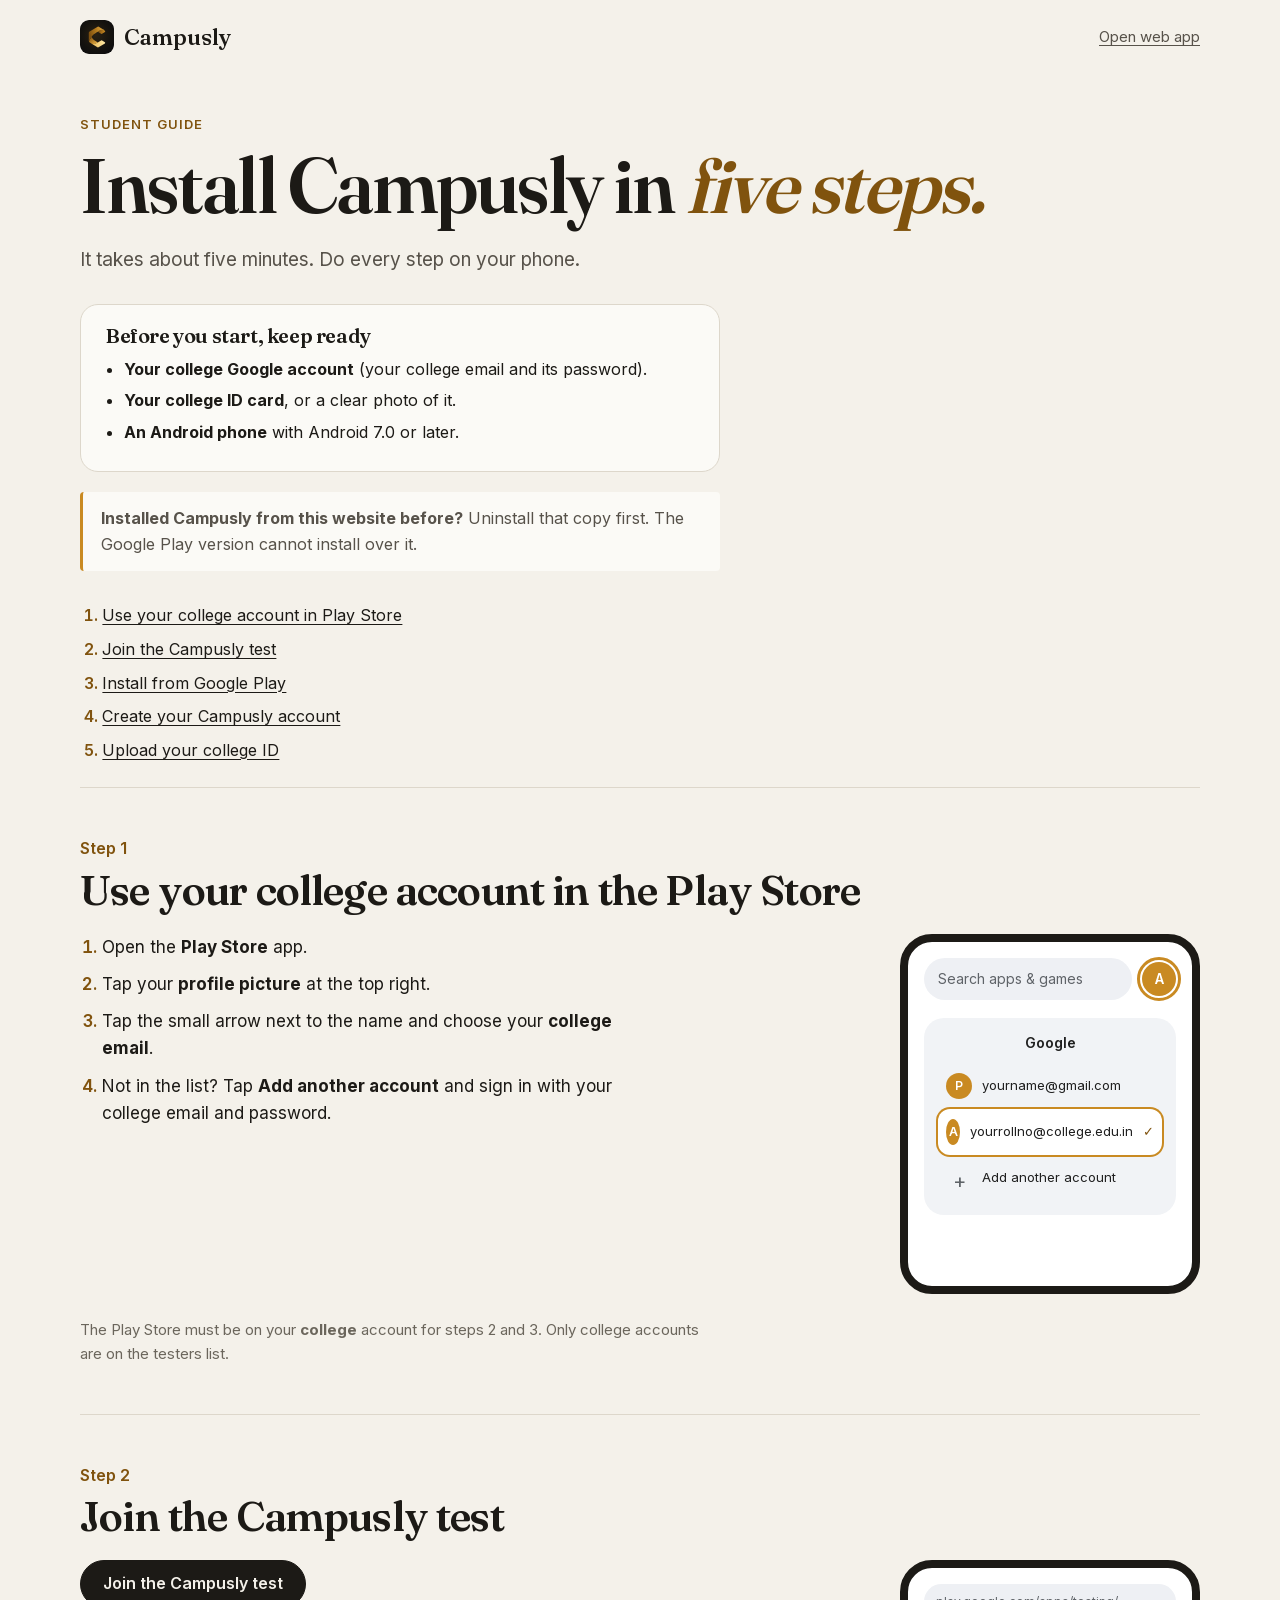
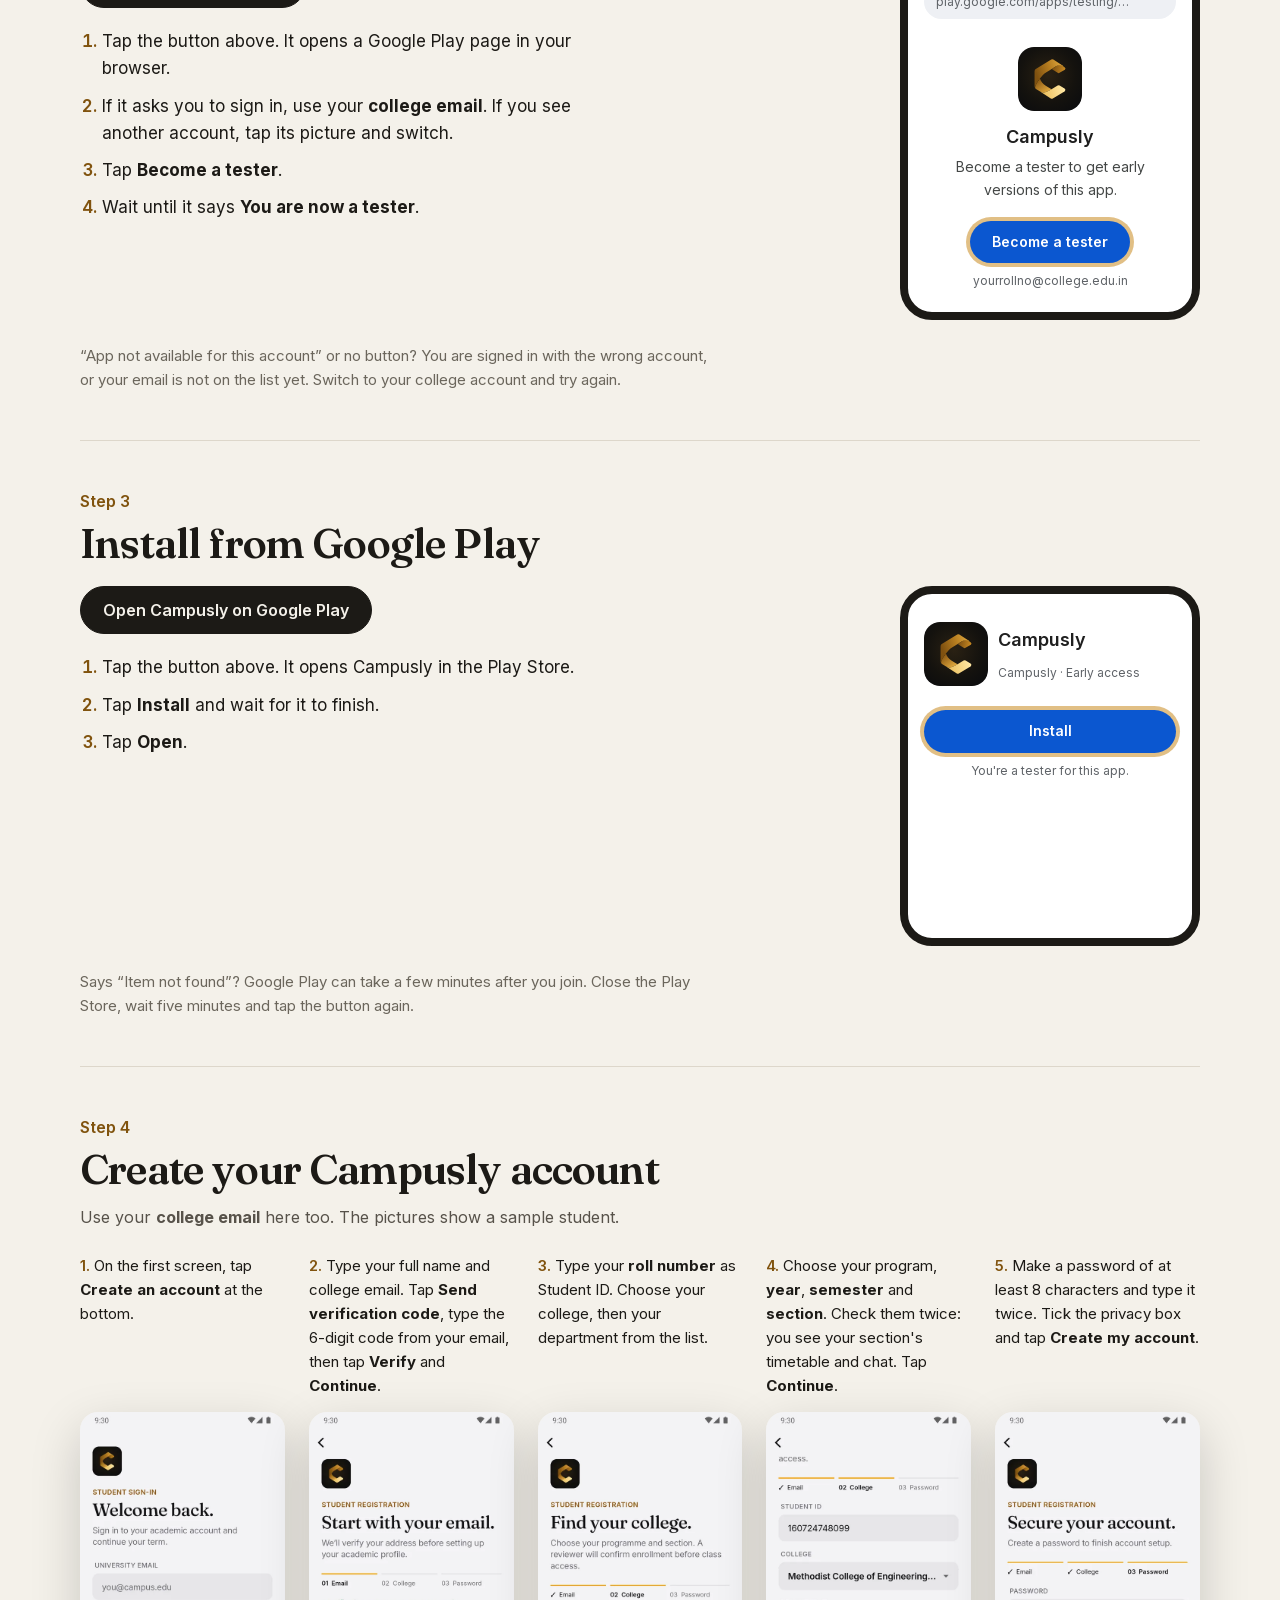
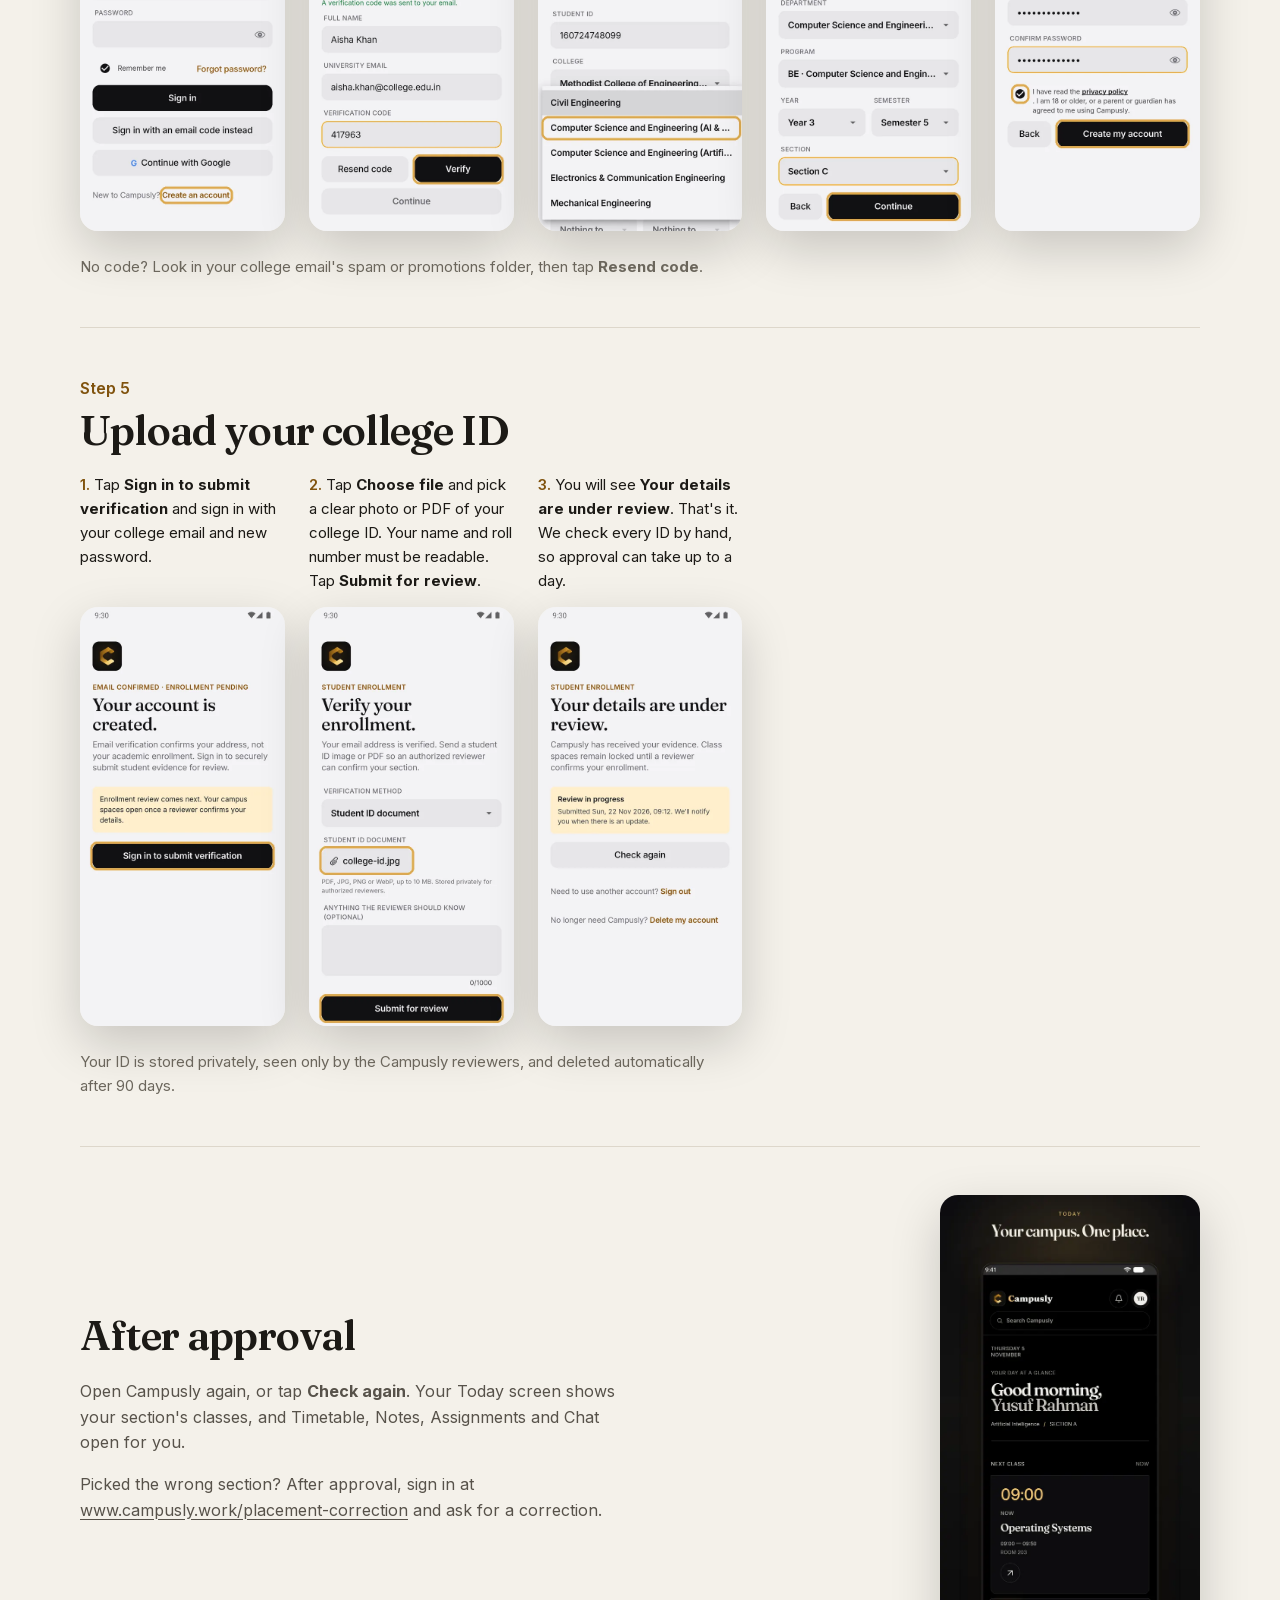
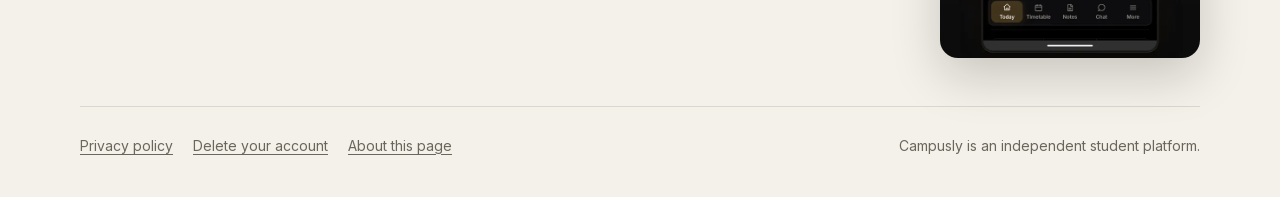
==== install.html @ 74752601 "Add a picture guide for students to install and register install.html walks students through five st" ====
<!doctype html>
<html lang="en">
<head>
  <meta charset="utf-8">
  <meta name="viewport" content="width=device-width, initial-scale=1">
  <title>Install Campusly — student guide</title>
  <meta name="description" content="Step by step: join the Campusly test on Google Play with your college account, install the app, create your account and upload your college ID.">
  <meta name="theme-color" content="#F4F1EA" media="(prefers-color-scheme: light)">
  <meta name="theme-color" content="#0B0B0C" media="(prefers-color-scheme: dark)">
  <link rel="icon" href="assets/favicon.svg" type="image/svg+xml">
  <link rel="preload" href="assets/fraunces-latin-1.woff2" as="font" type="font/woff2" crossorigin>
  <link rel="stylesheet" href="style.css">
</head>
<body>
  <header class="top">
    <a class="brand" href="./" aria-label="Campusly home">
      <img src="assets/favicon.svg" alt="" width="34" height="34">
      <span>Campusly</span>
    </a>
    <a class="top-link" href="https://www.campusly.work">Open web app</a>
  </header>

  <main class="guide">
    <section class="guide-intro">
      <p class="kicker">Student guide</p>
      <h1>Install Campusly in <em>five steps.</em></h1>
      <p class="lead">It takes about five minutes. Do every step on your phone.</p>

      <div class="need">
        <h2>Before you start, keep ready</h2>
        <ul>
          <li><strong>Your college Google account</strong> (your college email and its password).</li>
          <li><strong>Your college ID card</strong>, or a clear photo of it.</li>
          <li><strong>An Android phone</strong> with Android 7.0 or later.</li>
        </ul>
      </div>

      <p class="warn"><strong>Installed Campusly from this website before?</strong> Uninstall that copy first. The Google Play version cannot install over it.</p>

      <nav class="step-index" aria-label="Steps">
        <ol>
          <li><a href="#step-1">Use your college account in Play Store</a></li>
          <li><a href="#step-2">Join the Campusly test</a></li>
          <li><a href="#step-3">Install from Google Play</a></li>
          <li><a href="#step-4">Create your Campusly account</a></li>
          <li><a href="#step-5">Upload your college ID</a></li>
        </ol>
      </nav>
    </section>

    <section class="step" id="step-1" aria-labelledby="step-1-title">
      <p class="step-no">Step 1</p>
      <h2 id="step-1-title">Use your college account in the Play Store</h2>
      <div class="step-body">
        <ol class="do">
          <li>Open the <strong>Play Store</strong> app.</li>
          <li>Tap your <strong>profile picture</strong> at the top right.</li>
          <li>Tap the small arrow next to the name and choose your <strong>college email</strong>.</li>
          <li>Not in the list? Tap <strong>Add another account</strong> and sign in with your college email and password.</li>
        </ol>
        <figure class="mock" aria-hidden="true">
          <div class="mock-screen">
            <div class="mock-bar"><span class="mock-search">Search apps &amp; games</span><span class="mock-avatar">A</span></div>
            <div class="mock-sheet">
              <p class="mock-sheet-title">Google</p>
              <div class="mock-account"><span class="mock-avatar small">P</span><span>yourname@gmail.com</span></div>
              <div class="mock-account is-picked"><span class="mock-avatar small">A</span><span>yourrollno@college.edu.in</span><span class="mock-tick">✓</span></div>
              <div class="mock-account plus"><span class="mock-plus">+</span><span>Add another account</span></div>
            </div>
          </div>
        </figure>
      </div>
      <p class="tip">The Play Store must be on your <strong>college</strong> account for steps 2 and 3. Only college accounts are on the testers list.</p>
    </section>

    <section class="step" id="step-2" aria-labelledby="step-2-title">
      <p class="step-no">Step 2</p>
      <h2 id="step-2-title">Join the Campusly test</h2>
      <div class="step-body">
        <div>
          <a class="button primary" href="https://play.google.com/apps/testing/work.campusly.app">Join the Campusly test</a>
          <ol class="do">
            <li>Tap the button above. It opens a Google Play page in your browser.</li>
            <li>If it asks you to sign in, use your <strong>college email</strong>. If you see another account, tap its picture and switch.</li>
            <li>Tap <strong>Become a tester</strong>.</li>
            <li>Wait until it says <strong>You are now a tester</strong>.</li>
          </ol>
        </div>
        <figure class="mock" aria-hidden="true">
          <div class="mock-screen">
            <div class="mock-url">play.google.com/apps/testing/…</div>
            <div class="mock-page">
              <span class="mock-icon"><img src="assets/favicon.svg" alt=""></span>
              <p class="mock-h">Campusly</p>
              <p class="mock-p">Become a tester to get early versions of this app.</p>
              <span class="mock-btn">Become a tester</span>
              <p class="mock-small">yourrollno@college.edu.in</p>
            </div>
          </div>
        </figure>
      </div>
      <p class="tip">“App not available for this account” or no button? You are signed in with the wrong account, or your email is not on the list yet. Switch to your college account and try again.</p>
    </section>

    <section class="step" id="step-3" aria-labelledby="step-3-title">
      <p class="step-no">Step 3</p>
      <h2 id="step-3-title">Install from Google Play</h2>
      <div class="step-body">
        <div>
          <a class="button primary" href="https://play.google.com/store/apps/details?id=work.campusly.app">Open Campusly on Google Play</a>
          <ol class="do">
            <li>Tap the button above. It opens Campusly in the Play Store.</li>
            <li>Tap <strong>Install</strong> and wait for it to finish.</li>
            <li>Tap <strong>Open</strong>.</li>
          </ol>
        </div>
        <figure class="mock" aria-hidden="true">
          <div class="mock-screen">
            <div class="mock-listing">
              <span class="mock-icon"><img src="assets/favicon.svg" alt=""></span>
              <div><p class="mock-h">Campusly</p><p class="mock-small">Campusly · Early access</p></div>
            </div>
            <span class="mock-btn wide">Install</span>
            <p class="mock-small center">You're a tester for this app.</p>
          </div>
        </figure>
      </div>
      <p class="tip">Says “Item not found”? Google Play can take a few minutes after you join. Close the Play Store, wait five minutes and tap the button again.</p>
    </section>

    <section class="step" id="step-4" aria-labelledby="step-4-title">
      <p class="step-no">Step 4</p>
      <h2 id="step-4-title">Create your Campusly account</h2>
      <p class="step-lead">Use your <strong>college email</strong> here too. The pictures show a sample student.</p>
      <ol class="shot-steps">
        <li>
          <p>On the first screen, tap <strong>Create an account</strong> at the bottom.</p>
          <img src="assets/guide/signin.webp" width="540" height="1104" alt="Campusly sign-in screen with Create an account at the bottom" loading="lazy">
        </li>
        <li>
          <p>Type your full name and college email. Tap <strong>Send verification code</strong>, type the 6-digit code from your email, then tap <strong>Verify</strong> and <strong>Continue</strong>.</p>
          <img src="assets/guide/email-code.webp" width="540" height="1104" alt="Registration screen with full name, college email and a six-digit verification code" loading="lazy">
        </li>
        <li>
          <p>Type your <strong>roll number</strong> as Student ID. Choose your college, then your department from the list.</p>
          <img src="assets/guide/department.webp" width="540" height="1104" alt="College step with the department list open" loading="lazy">
        </li>
        <li>
          <p>Choose your program, <strong>year</strong>, <strong>semester</strong> and <strong>section</strong>. Check them twice: you see your section's timetable and chat. Tap <strong>Continue</strong>.</p>
          <img src="assets/guide/college.webp" width="540" height="1104" alt="College step filled in: Methodist College of Engineering, Computer Science and Engineering, BE, Year 3, Semester 5, Section C" loading="lazy">
        </li>
        <li>
          <p>Make a password of at least 8 characters and type it twice. Tick the privacy box and tap <strong>Create my account</strong>.</p>
          <img src="assets/guide/password.webp" width="540" height="1104" alt="Password step with the privacy confirmation ticked" loading="lazy">
        </li>
      </ol>
      <p class="tip">No code? Look in your college email's spam or promotions folder, then tap <strong>Resend code</strong>.</p>
    </section>

    <section class="step" id="step-5" aria-labelledby="step-5-title">
      <p class="step-no">Step 5</p>
      <h2 id="step-5-title">Upload your college ID</h2>
      <ol class="shot-steps">
        <li>
          <p>Tap <strong>Sign in to submit verification</strong> and sign in with your college email and new password.</p>
          <img src="assets/guide/created.webp" width="540" height="1104" alt="Your account is created screen with Sign in to submit verification" loading="lazy">
        </li>
        <li>
          <p>Tap <strong>Choose file</strong> and pick a clear photo or PDF of your college ID. Your name and roll number must be readable. Tap <strong>Submit for review</strong>.</p>
          <img src="assets/guide/upload-id.webp" width="540" height="1104" alt="Verify your enrollment screen with a college ID photo chosen" loading="lazy">
        </li>
        <li>
          <p>You will see <strong>Your details are under review</strong>. That's it. We check every ID by hand, so approval can take up to a day.</p>
          <img src="assets/guide/review.webp" width="540" height="1104" alt="Your details are under review screen" loading="lazy">
        </li>
      </ol>
      <p class="tip">Your ID is stored privately, seen only by the Campusly reviewers, and deleted automatically after 90 days.</p>
    </section>

    <section class="step done" aria-labelledby="done-title">
      <div class="done-copy">
        <h2 id="done-title">After approval</h2>
        <p>Open Campusly again, or tap <strong>Check again</strong>. Your Today screen shows your section's classes, and Timetable, Notes, Assignments and Chat open for you.</p>
        <p>Picked the wrong section? After approval, sign in at <a href="https://www.campusly.work/placement-correction">www.campusly.work/placement-correction</a> and ask for a correction.</p>
      </div>
      <img src="assets/today.webp" width="600" height="1067" alt="Campusly Today screen after approval" loading="lazy">
    </section>
  </main>

  <footer class="foot">
    <nav aria-label="Legal">
      <a href="https://www.campusly.work/privacy">Privacy policy</a>
      <a href="https://www.campusly.work/delete-account">Delete your account</a>
      <a href="https://github.com/Muzzammil-Azhar/campusly-website">About this page</a>
    </nav>
    <p>Campusly is an independent student platform.</p>
  </footer>
</body>
</html>
---- style.css ----
@font-face {
  font-family: "Fraunces";
  src: url("assets/fraunces-latin-1.woff2") format("woff2");
  font-weight: 100 900;
  font-display: swap;
}

@font-face {
  font-family: "Inter";
  src: url("assets/inter-latin-9.woff2") format("woff2");
  font-weight: 100 900;
  font-display: swap;
}

/* Campusly's own tokens, from the app's tokens.css. */
:root {
  --paper: #F4F1EA;
  --paper-soft: #FBFAF6;
  --ink: #1C1A16;
  --ink-soft: #57524A;
  --ink-muted: #6B665C;
  --line: #DDD7CB;
  --accent: #C98A22;
  --accent-deep: #80530E;
  --button-ink: #F4F1EA;
  --display: "Fraunces", Georgia, serif;
  --sans: "Inter", system-ui, sans-serif;
  color-scheme: light dark;
}

@media (prefers-color-scheme: dark) {
  :root {
    --paper: #0B0B0C;
    --paper-soft: #141416;
    --ink: #F1EDE4;
    --ink-soft: #C9C3B7;
    --ink-muted: #A49E92;
    --line: #2A2A2D;
    --accent: #E0A84A;
    --accent-deep: #E0A84A;
    --button-ink: #0B0B0C;
  }
}

* { box-sizing: border-box; }

body {
  margin: 0;
  background: var(--paper);
  color: var(--ink);
  font: 400 16px/1.6 var(--sans);
  -webkit-font-smoothing: antialiased;
}

::selection { background: var(--accent); color: #1C1A16; }

a { color: inherit; text-underline-offset: 3px; }

a:focus-visible,
.button:focus-visible {
  outline: 2px solid var(--accent);
  outline-offset: 3px;
}

.top,
main,
.foot {
  width: min(1120px, 100% - 32px);
  margin-inline: auto;
}

.top {
  display: flex;
  align-items: center;
  justify-content: space-between;
  padding: 20px 0;
}

.brand {
  display: flex;
  align-items: center;
  gap: 10px;
  text-decoration: none;
  font: 600 22px var(--display);
}

.brand img { border-radius: 9px; }

.top-link {
  color: var(--ink-soft);
  font-size: 15px;
}

.hero {
  display: grid;
  grid-template-columns: minmax(0, 1.1fr) minmax(0, 0.9fr);
  align-items: center;
  gap: 48px;
  padding: 56px 0 72px;
}

h1 {
  margin: 0;
  font: 600 clamp(2.6rem, 7vw, 4.8rem)/1.02 var(--display);
  letter-spacing: -0.03em;
  text-wrap: balance;
}

h1 em {
  font-style: italic;
  color: var(--accent-deep);
}

.lead {
  max-width: 34rem;
  margin: 24px 0 32px;
  color: var(--ink-soft);
  font-size: 19px;
}

.actions {
  display: flex;
  flex-wrap: wrap;
  gap: 12px;
}

.button {
  display: inline-flex;
  align-items: center;
  gap: 10px;
  min-height: 48px;
  padding: 0 22px;
  border: 1px solid var(--ink);
  border-radius: 999px;
  font-weight: 600;
  text-decoration: none;
  transition: transform 160ms ease;
}

.button.primary {
  background: var(--ink);
  color: var(--button-ink);
}

@media (hover: hover) {
  .button:hover { transform: translateY(-1px); }
}

.meta {
  margin: 20px 0 6px;
  color: var(--ink-muted);
  font-size: 14px;
  font-variant-numeric: tabular-nums;
}

.note {
  max-width: 34rem;
  margin: 0;
  color: var(--ink-muted);
  font-size: 14px;
}

.hero-shot {
  margin: 0;
  justify-self: center;
}

.hero-shot img,
.shots img {
  display: block;
  width: 100%;
  height: auto;
  border-radius: 18px;
  box-shadow: 0 18px 50px rgb(0 0 0 / 0.18);
}

.hero-shot img { max-width: 360px; }

h2 {
  margin: 0 0 28px;
  font: 600 clamp(1.8rem, 4vw, 2.6rem)/1.1 var(--display);
  letter-spacing: -0.02em;
}

.features {
  padding: 56px 0;
  border-top: 1px solid var(--line);
}

.features dl {
  display: grid;
  grid-template-columns: repeat(3, minmax(0, 1fr));
  gap: 32px 40px;
  margin: 0;
}

.features dt {
  margin-bottom: 6px;
  font: 600 20px var(--display);
}

.features dd {
  margin: 0;
  color: var(--ink-soft);
}

.shots {
  display: grid;
  grid-template-columns: repeat(4, minmax(0, 1fr));
  gap: 20px;
  padding: 24px 0 64px;
}

.install {
  padding: 56px 0;
  border-top: 1px solid var(--line);
}

.install ol {
  max-width: 40rem;
  margin: 0;
  padding-left: 1.3em;
}

.install li { margin-bottom: 10px; }

.install li::marker {
  color: var(--accent-deep);
  font-weight: 600;
}

.checksum {
  margin-top: 24px;
  color: var(--ink-muted);
  font-size: 13px;
  overflow-wrap: anywhere;
}

.checksum code { font-size: 12px; }

.foot {
  display: flex;
  flex-wrap: wrap;
  justify-content: space-between;
  gap: 12px 24px;
  padding: 28px 0 40px;
  border-top: 1px solid var(--line);
  color: var(--ink-muted);
  font-size: 14px;
}

.foot nav {
  display: flex;
  flex-wrap: wrap;
  gap: 8px 20px;
}

.foot p { margin: 0; }

/* Student install guide (install.html) */

.guide-intro { padding: 40px 0 24px; }

.kicker {
  margin: 0 0 12px;
  color: var(--accent-deep);
  font-size: 13px;
  font-weight: 600;
  letter-spacing: 0.08em;
  text-transform: uppercase;
}

.guide .lead { margin: 20px 0 28px; }

.need {
  max-width: 40rem;
  padding: 20px 24px;
  border: 1px solid var(--line);
  border-radius: 18px;
  background: var(--paper-soft);
}

.need h2 {
  margin: 0 0 10px;
  font-size: 20px;
}

.need ul { margin: 0; padding-left: 1.2em; }
.need li { margin-bottom: 6px; }

.warn {
  max-width: 40rem;
  margin: 20px 0 0;
  padding: 14px 18px;
  border-left: 3px solid var(--accent);
  border-radius: 4px;
  background: var(--paper-soft);
  color: var(--ink-soft);
}

.step-index { margin-top: 32px; }

.step-index ol {
  display: grid;
  gap: 8px;
  max-width: 40rem;
  margin: 0;
  padding-left: 1.4em;
}

.step-index li::marker,
.do li::marker {
  color: var(--accent-deep);
  font-weight: 600;
}

.step {
  padding: 48px 0;
  border-top: 1px solid var(--line);
  scroll-margin-top: 16px;
}

.step-no {
  margin: 0 0 6px;
  color: var(--accent-deep);
  font-weight: 600;
}

.step h2 { margin-bottom: 20px; }

.step-lead {
  max-width: 40rem;
  margin: -8px 0 24px;
  color: var(--ink-soft);
}

.step-body {
  display: grid;
  grid-template-columns: minmax(0, 1fr) minmax(0, 300px);
  align-items: start;
  gap: 40px;
}

.step-body .button { margin-bottom: 20px; }

.do {
  max-width: 34rem;
  margin: 0;
  padding-left: 1.3em;
  font-size: 17px;
}

.do li { margin-bottom: 10px; }

.tip {
  max-width: 40rem;
  margin: 24px 0 0;
  color: var(--ink-muted);
  font-size: 15px;
}

.shot-steps {
  display: grid;
  grid-template-columns: repeat(auto-fill, minmax(200px, 1fr));
  gap: 28px 24px;
  margin: 0;
  padding: 0;
  list-style: none;
  counter-reset: shot;
}

.shot-steps li {
  display: flex;
  flex-direction: column;
  counter-increment: shot;
}

.shot-steps img {
  display: block;
  width: 100%;
  margin-top: auto;
  height: auto;
  border-radius: 18px;
  box-shadow: 0 18px 50px rgb(0 0 0 / 0.18);
}

.shot-steps p {
  margin: 0 0 14px;
  font-size: 15px;
}

.shot-steps p::before {
  content: counter(shot) ". ";
  color: var(--accent-deep);
  font-weight: 600;
}

/* Simplified drawings of Google Play screens; not screenshots. */
.mock { margin: 0; }

.mock-screen {
  min-height: 360px;
  padding: 16px;
  border: 8px solid var(--ink);
  border-radius: 32px;
  background: #FFFFFF;
  color: #1F1F1F;
  font-size: 14px;
}

.mock-bar,
.mock-account,
.mock-listing {
  display: flex;
  align-items: center;
  gap: 10px;
}

.mock-search {
  flex: 1;
  padding: 10px 14px;
  border-radius: 999px;
  background: #EEF0F4;
  color: #5F6368;
}

.mock-avatar {
  display: grid;
  place-items: center;
  width: 34px;
  height: 34px;
  border-radius: 50%;
  background: #C98A22;
  color: #FFFFFF;
  font-weight: 600;
  outline: 3px solid #C98A22;
  outline-offset: 2px;
}

.mock-avatar.small {
  width: 26px;
  height: 26px;
  outline: none;
  font-size: 12px;
}

.mock-sheet {
  margin-top: 18px;
  padding: 14px;
  border-radius: 20px;
  background: #F1F3F6;
}

.mock-sheet-title {
  margin: 0 0 8px;
  text-align: center;
  font-weight: 600;
}

.mock-account {
  padding: 10px 8px;
  border-radius: 12px;
  font-size: 13px;
}

.mock-account.is-picked {
  background: #FFFFFF;
  box-shadow: 0 0 0 2px #C98A22;
}

.mock-tick { margin-left: auto; color: #80530E; font-weight: 700; }

.mock-plus {
  display: grid;
  place-items: center;
  width: 26px;
  height: 26px;
  color: #5F6368;
  font-size: 20px;
}

.mock-url {
  padding: 8px 12px;
  border-radius: 999px;
  background: #EEF0F4;
  color: #5F6368;
  font-size: 12px;
  overflow: hidden;
  white-space: nowrap;
  text-overflow: ellipsis;
}

.mock-page { padding: 28px 8px 0; text-align: center; }

.mock-icon img {
  display: block;
  width: 64px;
  height: 64px;
  border-radius: 16px;
}

.mock-page .mock-icon img { margin: 0 auto; }

.mock-h { margin: 12px 0 4px; font-size: 18px; font-weight: 600; }

.mock-p { margin: 0 0 20px; color: #444746; }

.mock-small { margin: 8px 0 0; color: #5F6368; font-size: 12px; }

.mock-small.center { text-align: center; }

.mock-btn {
  display: inline-block;
  padding: 10px 22px;
  border-radius: 999px;
  background: #0B57D0;
  color: #FFFFFF;
  font-weight: 600;
  box-shadow: 0 0 0 4px rgb(201 138 34 / 0.55);
}

.mock-btn.wide {
  display: block;
  margin-top: 24px;
  text-align: center;
}

.mock-listing { padding-top: 12px; }

.mock-listing .mock-h { margin: 0; }

.done {
  display: grid;
  grid-template-columns: minmax(0, 1fr) minmax(0, 260px);
  align-items: center;
  gap: 40px;
}

.done-copy p { max-width: 34rem; color: var(--ink-soft); }

.done img {
  display: block;
  width: 100%;
  height: auto;
  border-radius: 18px;
  box-shadow: 0 18px 50px rgb(0 0 0 / 0.18);
}

@media (max-width: 820px) {
  .step-body,
  .done { grid-template-columns: minmax(0, 1fr); gap: 28px; }

  .mock { max-width: 300px; }

  .done img { max-width: 240px; }

  .shot-steps { grid-template-columns: minmax(0, 1fr); }

  .shot-steps img { max-width: 300px; }
}

@media (max-width: 820px) {
  .hero {
    grid-template-columns: minmax(0, 1fr);
    gap: 40px;
    padding: 32px 0 48px;
  }

  .hero-shot img { max-width: 280px; }

  .features dl { grid-template-columns: minmax(0, 1fr); gap: 24px; }

  .shots {
    grid-template-columns: repeat(4, 62%);
    overflow-x: auto;
    scroll-snap-type: x mandatory;
    padding-bottom: 40px;
  }

  .shots img { scroll-snap-align: start; }

  .button { flex: 1 1 auto; justify-content: center; }
}

@media (prefers-reduced-motion: reduce) {
  .button { transition: none; }
}
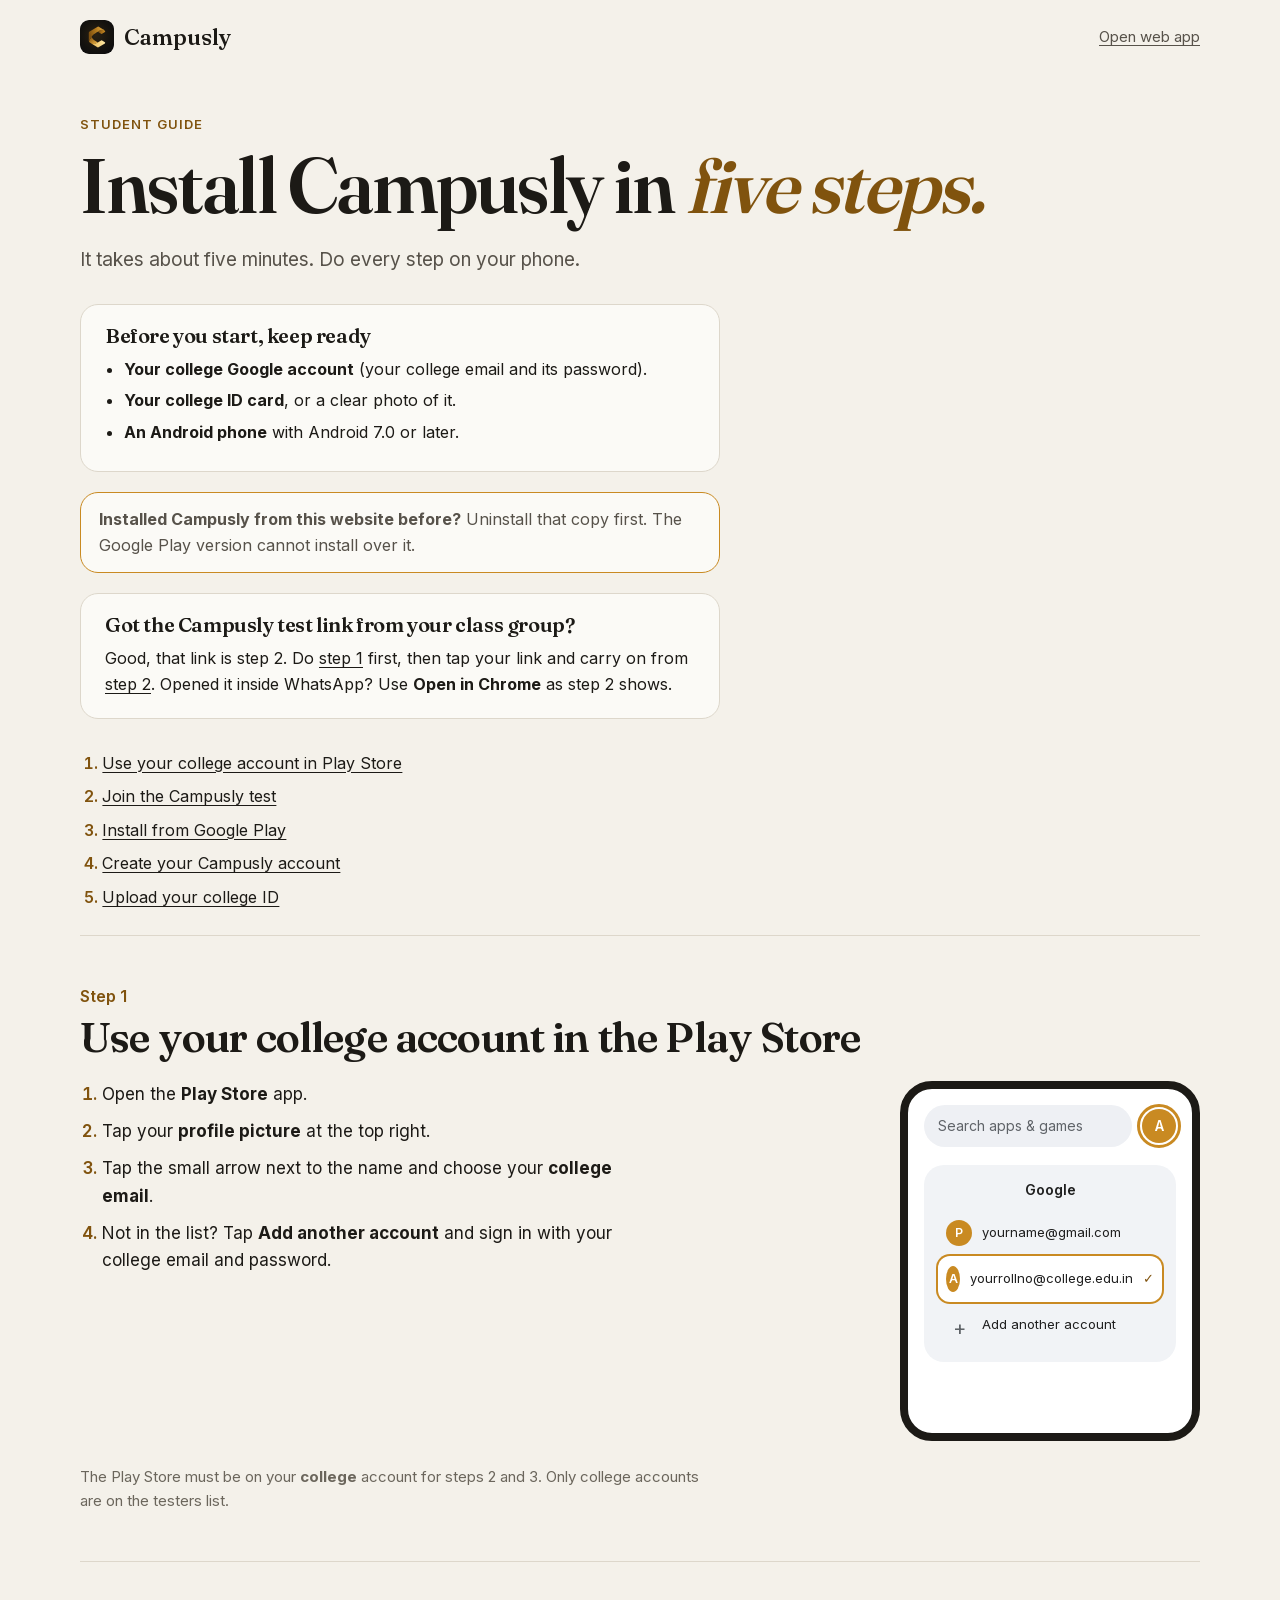
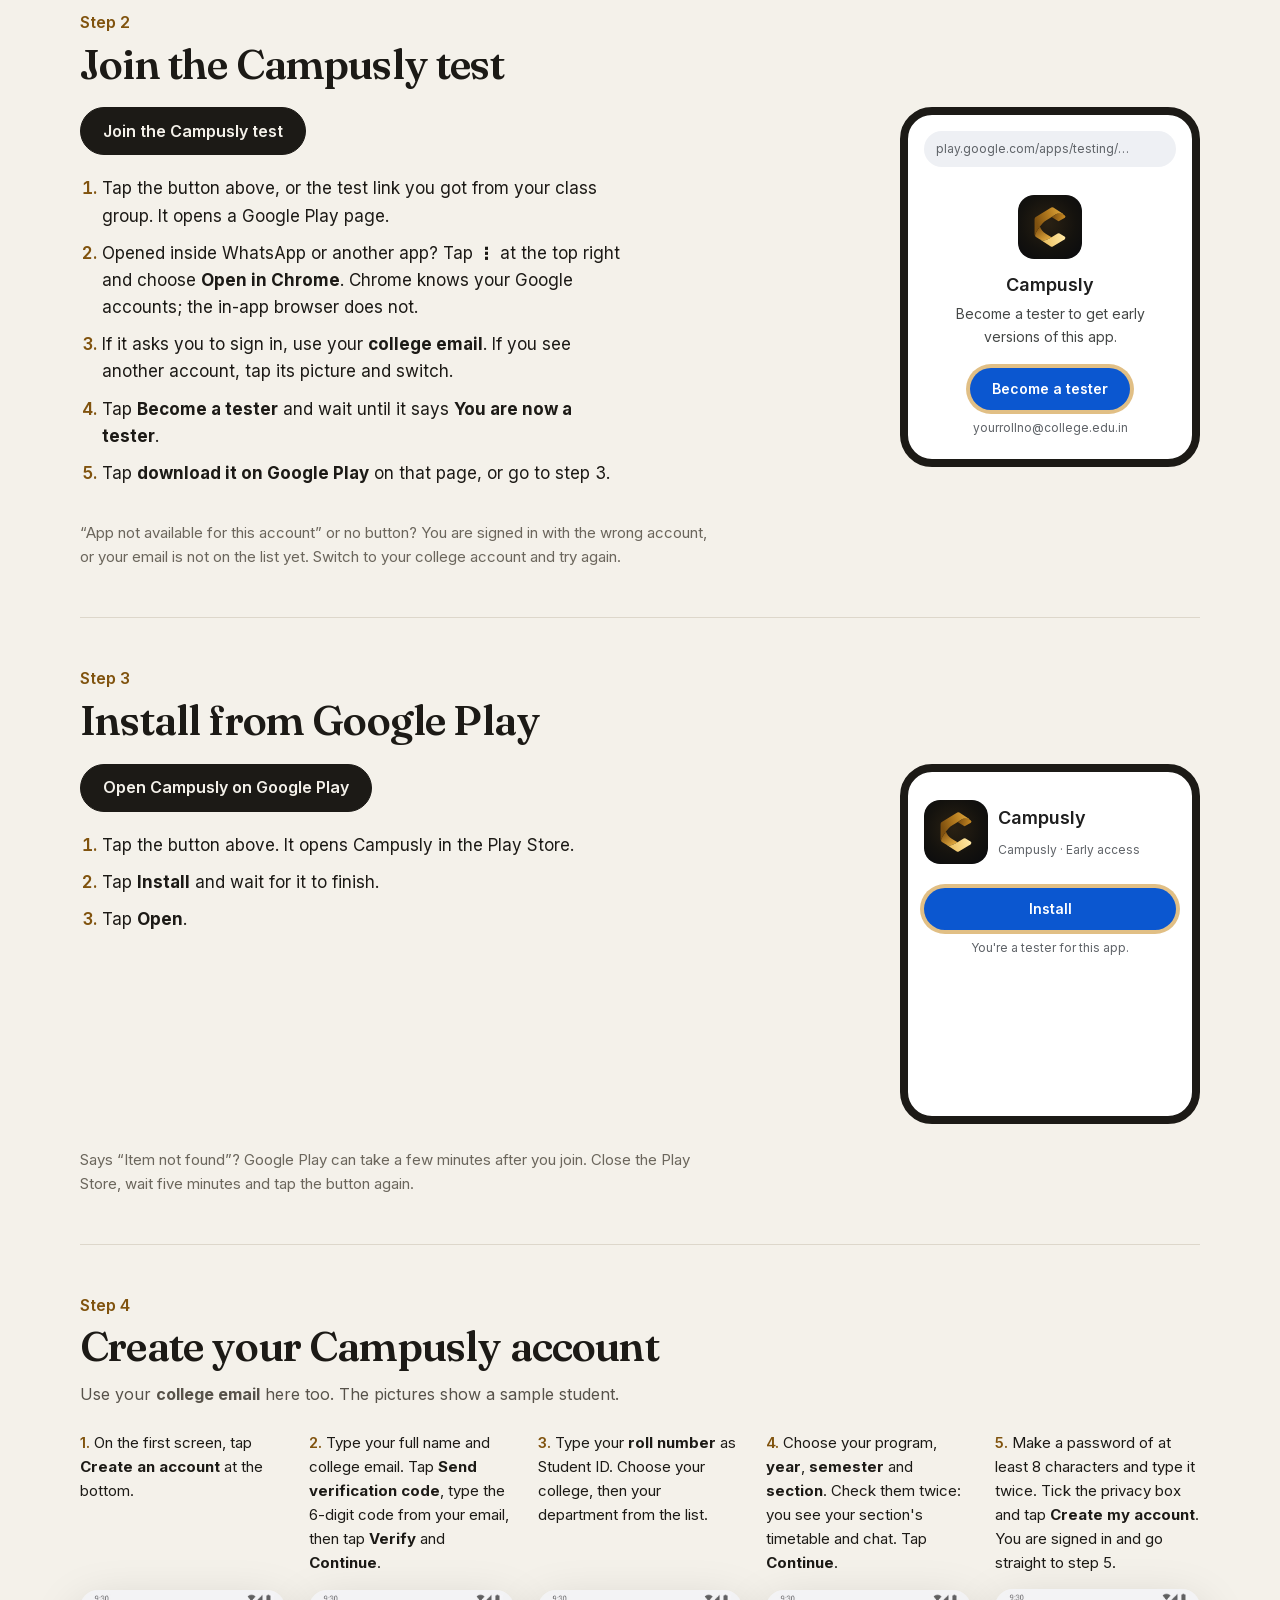
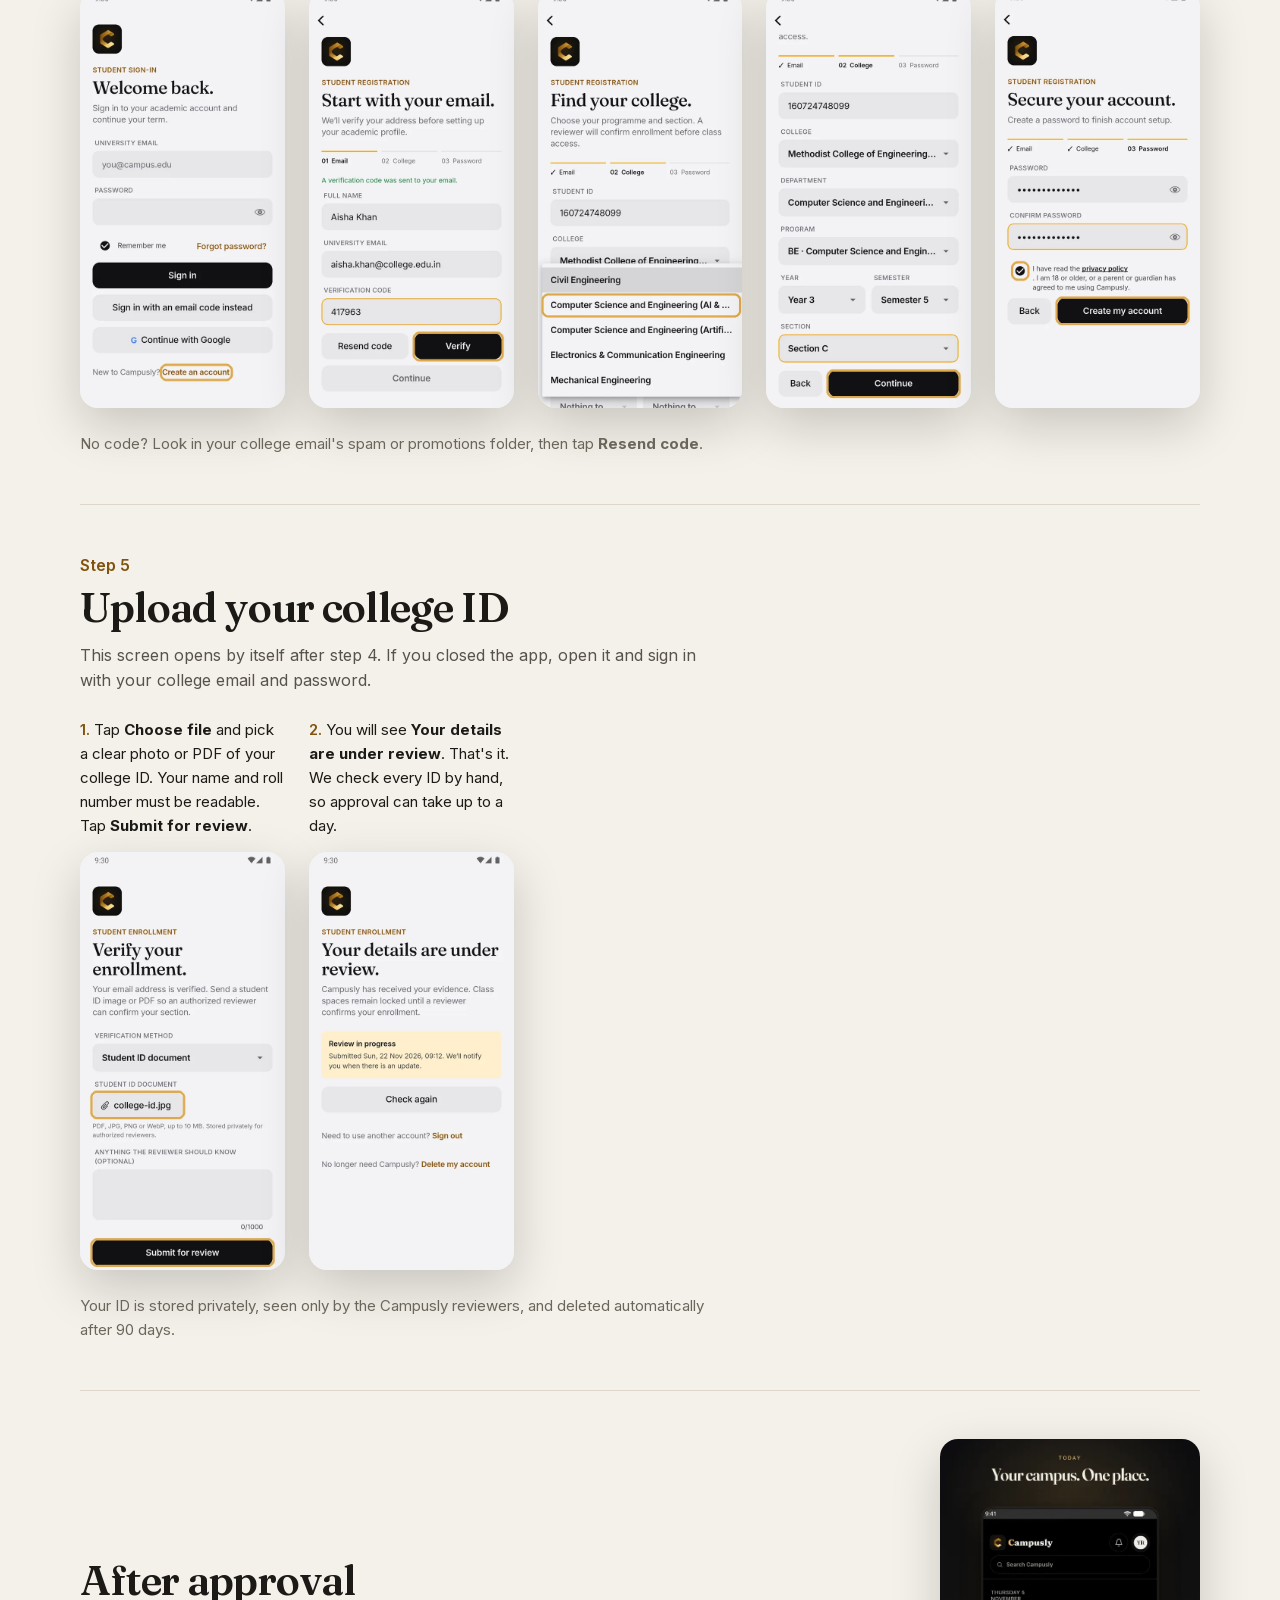
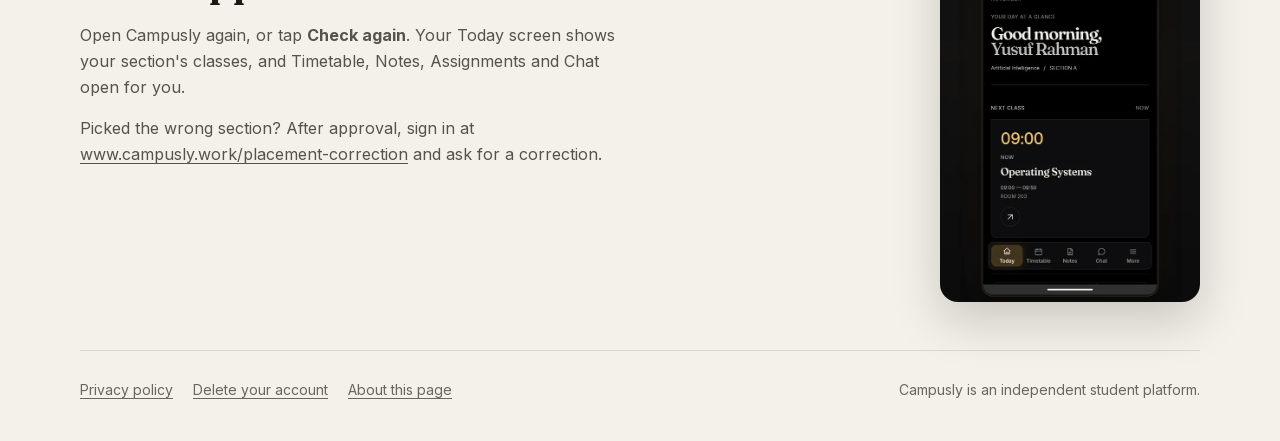
==== commit 1bf51e0d: "Install guide: test-link route, no second sign-in - A box near the top tells students who got the te" ====
--- a/install.html
+++ b/install.html
@@ -37,6 +37,11 @@
 
       <p class="warn"><strong>Installed Campusly from this website before?</strong> Uninstall that copy first. The Google Play version cannot install over it.</p>
 
+      <div class="need got-link">
+        <h2>Got the Campusly test link from your class group?</h2>
+        <p>Good, that link is step 2. Do <a href="#step-1">step 1</a> first, then tap your link and carry on from <a href="#step-2">step 2</a>. Opened it inside WhatsApp? Use <strong>Open in Chrome</strong> as step 2 shows.</p>
+      </div>
+
       <nav class="step-index" aria-label="Steps">
         <ol>
           <li><a href="#step-1">Use your college account in Play Store</a></li>
@@ -80,10 +85,11 @@
         <div>
           <a class="button primary" href="https://play.google.com/apps/testing/work.campusly.app">Join the Campusly test</a>
           <ol class="do">
-            <li>Tap the button above. It opens a Google Play page in your browser.</li>
+            <li>Tap the button above, or the test link you got from your class group. It opens a Google Play page.</li>
+            <li>Opened inside WhatsApp or another app? Tap <strong>⋮</strong> at the top right and choose <strong>Open in Chrome</strong>. Chrome knows your Google accounts; the in-app browser does not.</li>
             <li>If it asks you to sign in, use your <strong>college email</strong>. If you see another account, tap its picture and switch.</li>
-            <li>Tap <strong>Become a tester</strong>.</li>
-            <li>Wait until it says <strong>You are now a tester</strong>.</li>
+            <li>Tap <strong>Become a tester</strong> and wait until it says <strong>You are now a tester</strong>.</li>
+            <li>Tap <strong>download it on Google Play</strong> on that page, or go to step 3.</li>
           </ol>
         </div>
         <figure class="mock" aria-hidden="true">
@@ -150,7 +156,7 @@
           <img src="assets/guide/college.webp" width="540" height="1104" alt="College step filled in: Methodist College of Engineering, Computer Science and Engineering, BE, Year 3, Semester 5, Section C" loading="lazy">
         </li>
         <li>
-          <p>Make a password of at least 8 characters and type it twice. Tick the privacy box and tap <strong>Create my account</strong>.</p>
+          <p>Make a password of at least 8 characters and type it twice. Tick the privacy box and tap <strong>Create my account</strong>. You are signed in and go straight to step 5.</p>
           <img src="assets/guide/password.webp" width="540" height="1104" alt="Password step with the privacy confirmation ticked" loading="lazy">
         </li>
       </ol>
@@ -160,11 +166,8 @@
     <section class="step" id="step-5" aria-labelledby="step-5-title">
       <p class="step-no">Step 5</p>
       <h2 id="step-5-title">Upload your college ID</h2>
+      <p class="step-lead">This screen opens by itself after step 4. If you closed the app, open it and sign in with your college email and password.</p>
       <ol class="shot-steps">
-        <li>
-          <p>Tap <strong>Sign in to submit verification</strong> and sign in with your college email and new password.</p>
-          <img src="assets/guide/created.webp" width="540" height="1104" alt="Your account is created screen with Sign in to submit verification" loading="lazy">
-        </li>
         <li>
           <p>Tap <strong>Choose file</strong> and pick a clear photo or PDF of your college ID. Your name and roll number must be readable. Tap <strong>Submit for review</strong>.</p>
           <img src="assets/guide/upload-id.webp" width="540" height="1104" alt="Verify your enrollment screen with a college ID photo chosen" loading="lazy">
--- a/style.css
+++ b/style.css
@@ -288,12 +288,16 @@
 .need ul { margin: 0; padding-left: 1.2em; }
 .need li { margin-bottom: 6px; }
 
+.got-link { margin-top: 20px; }
+
+.got-link p { margin: 0; }
+
 .warn {
   max-width: 40rem;
   margin: 20px 0 0;
   padding: 14px 18px;
-  border-left: 3px solid var(--accent);
-  border-radius: 4px;
+  border: 1px solid var(--accent);
+  border-radius: 18px;
   background: var(--paper-soft);
   color: var(--ink-soft);
 }
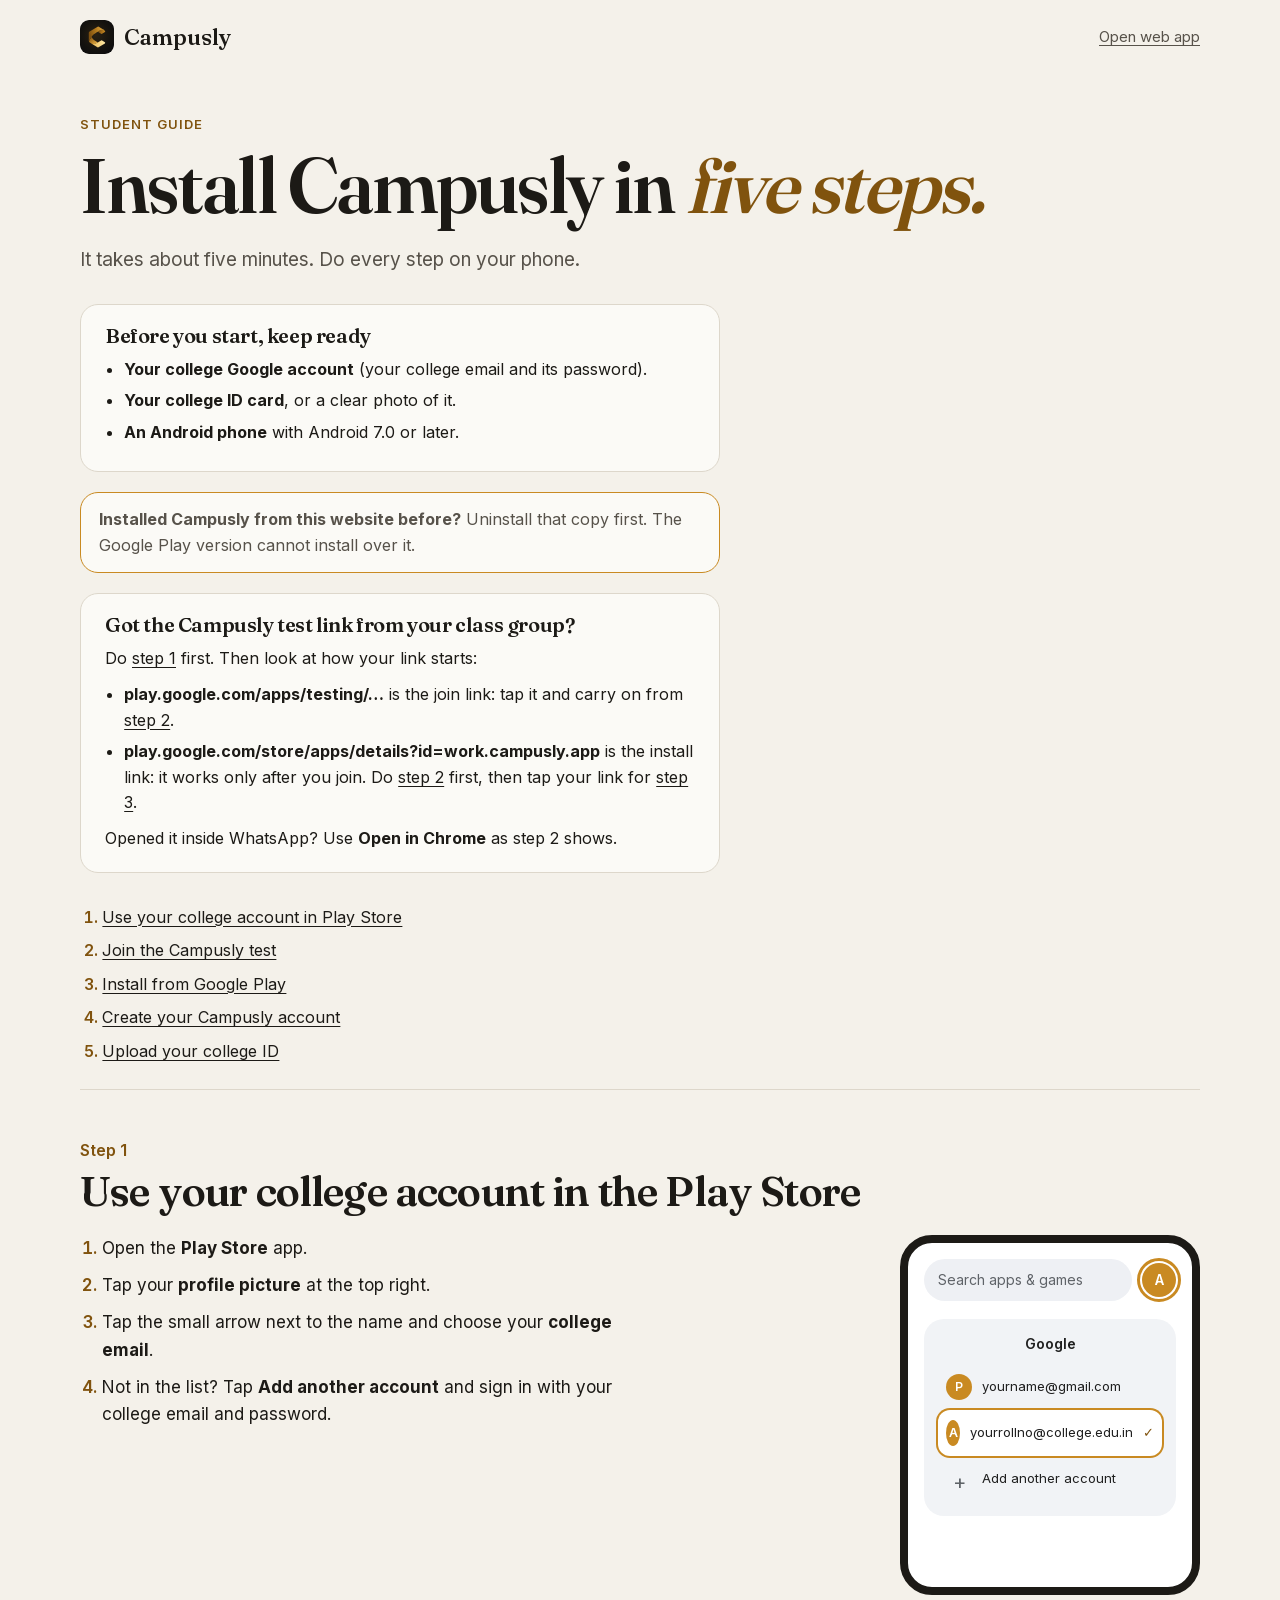
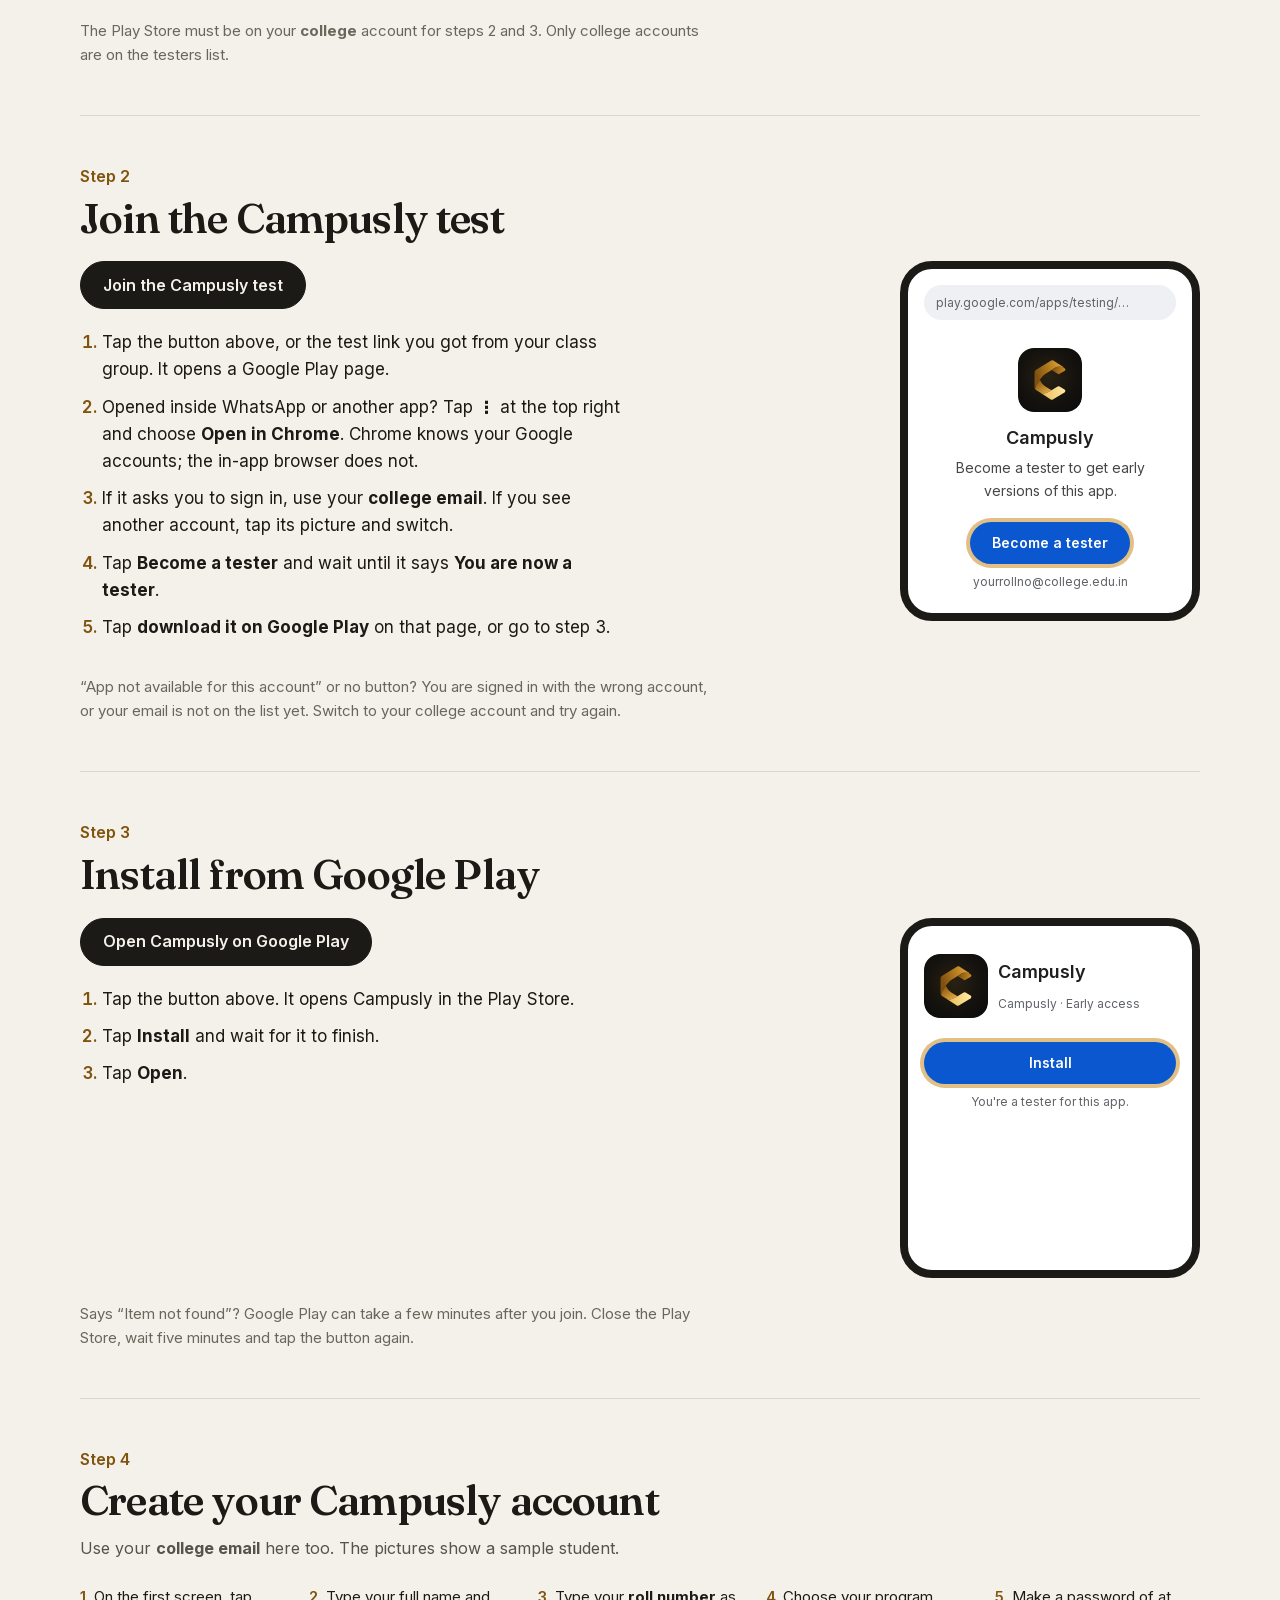
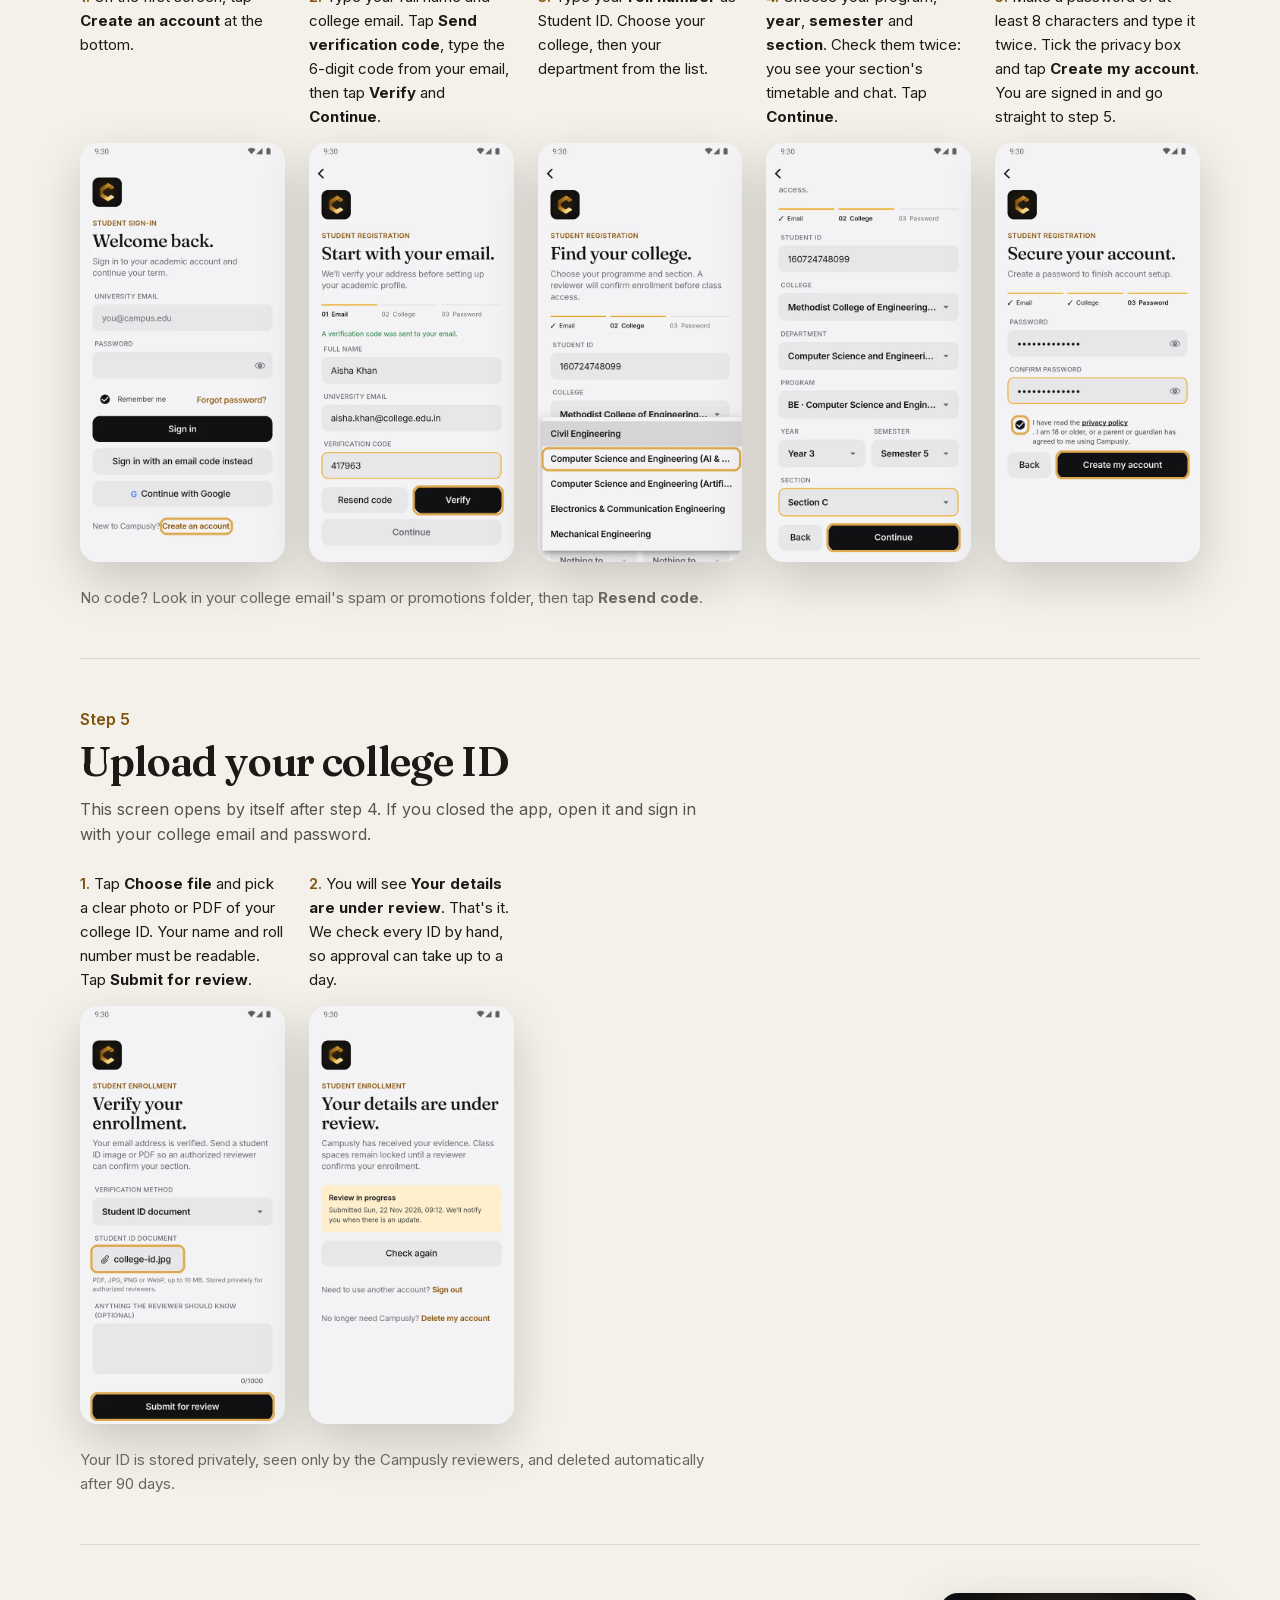
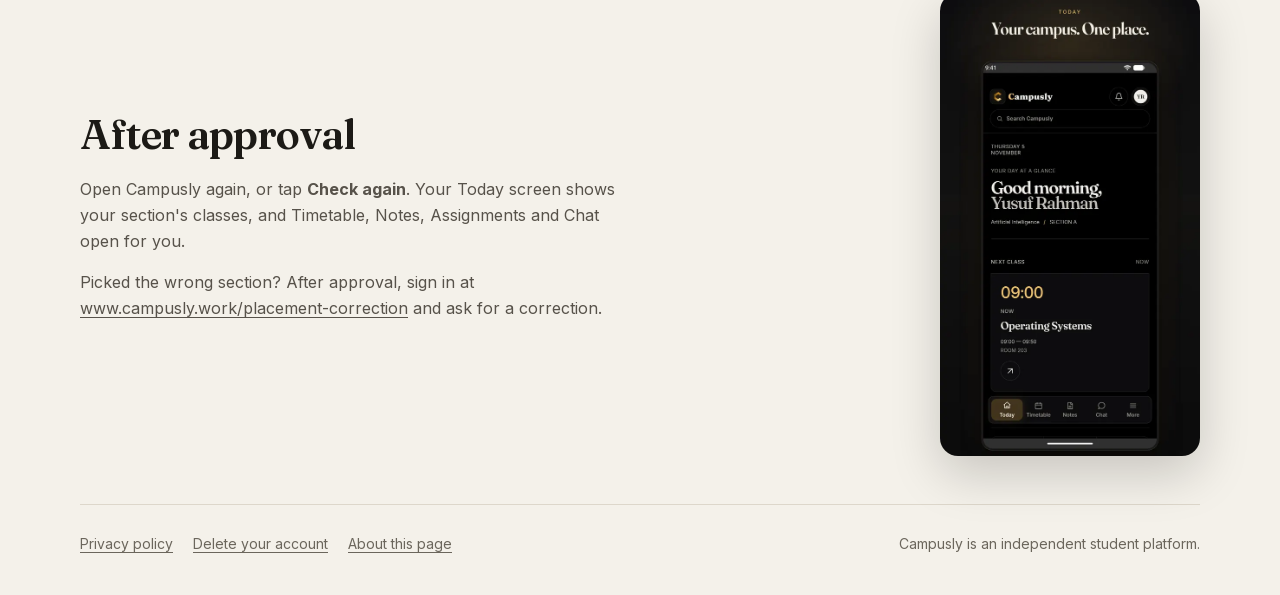
==== commit c51860f4: "Install guide: tell join links from install links Co-Authored-By: Claude Opus 5.5 <noreply@anthropic" ====
--- a/install.html
+++ b/install.html
@@ -39,7 +39,12 @@
 
       <div class="need got-link">
         <h2>Got the Campusly test link from your class group?</h2>
-        <p>Good, that link is step 2. Do <a href="#step-1">step 1</a> first, then tap your link and carry on from <a href="#step-2">step 2</a>. Opened it inside WhatsApp? Use <strong>Open in Chrome</strong> as step 2 shows.</p>
+        <p>Do <a href="#step-1">step 1</a> first. Then look at how your link starts:</p>
+        <ul>
+          <li><strong>play.google.com/apps/testing/…</strong> is the join link: tap it and carry on from <a href="#step-2">step 2</a>.</li>
+          <li><strong>play.google.com/store/apps/details?id=work.campusly.app</strong> is the install link: it works only after you join. Do <a href="#step-2">step 2</a> first, then tap your link for <a href="#step-3">step 3</a>.</li>
+        </ul>
+        <p>Opened it inside WhatsApp? Use <strong>Open in Chrome</strong> as step 2 shows.</p>
       </div>
 
       <nav class="step-index" aria-label="Steps">
--- a/style.css
+++ b/style.css
@@ -292,6 +292,10 @@
 
 .got-link p { margin: 0; }
 
+.got-link ul { margin: 10px 0; }
+
+.got-link li strong { overflow-wrap: anywhere; }
+
 .warn {
   max-width: 40rem;
   margin: 20px 0 0;
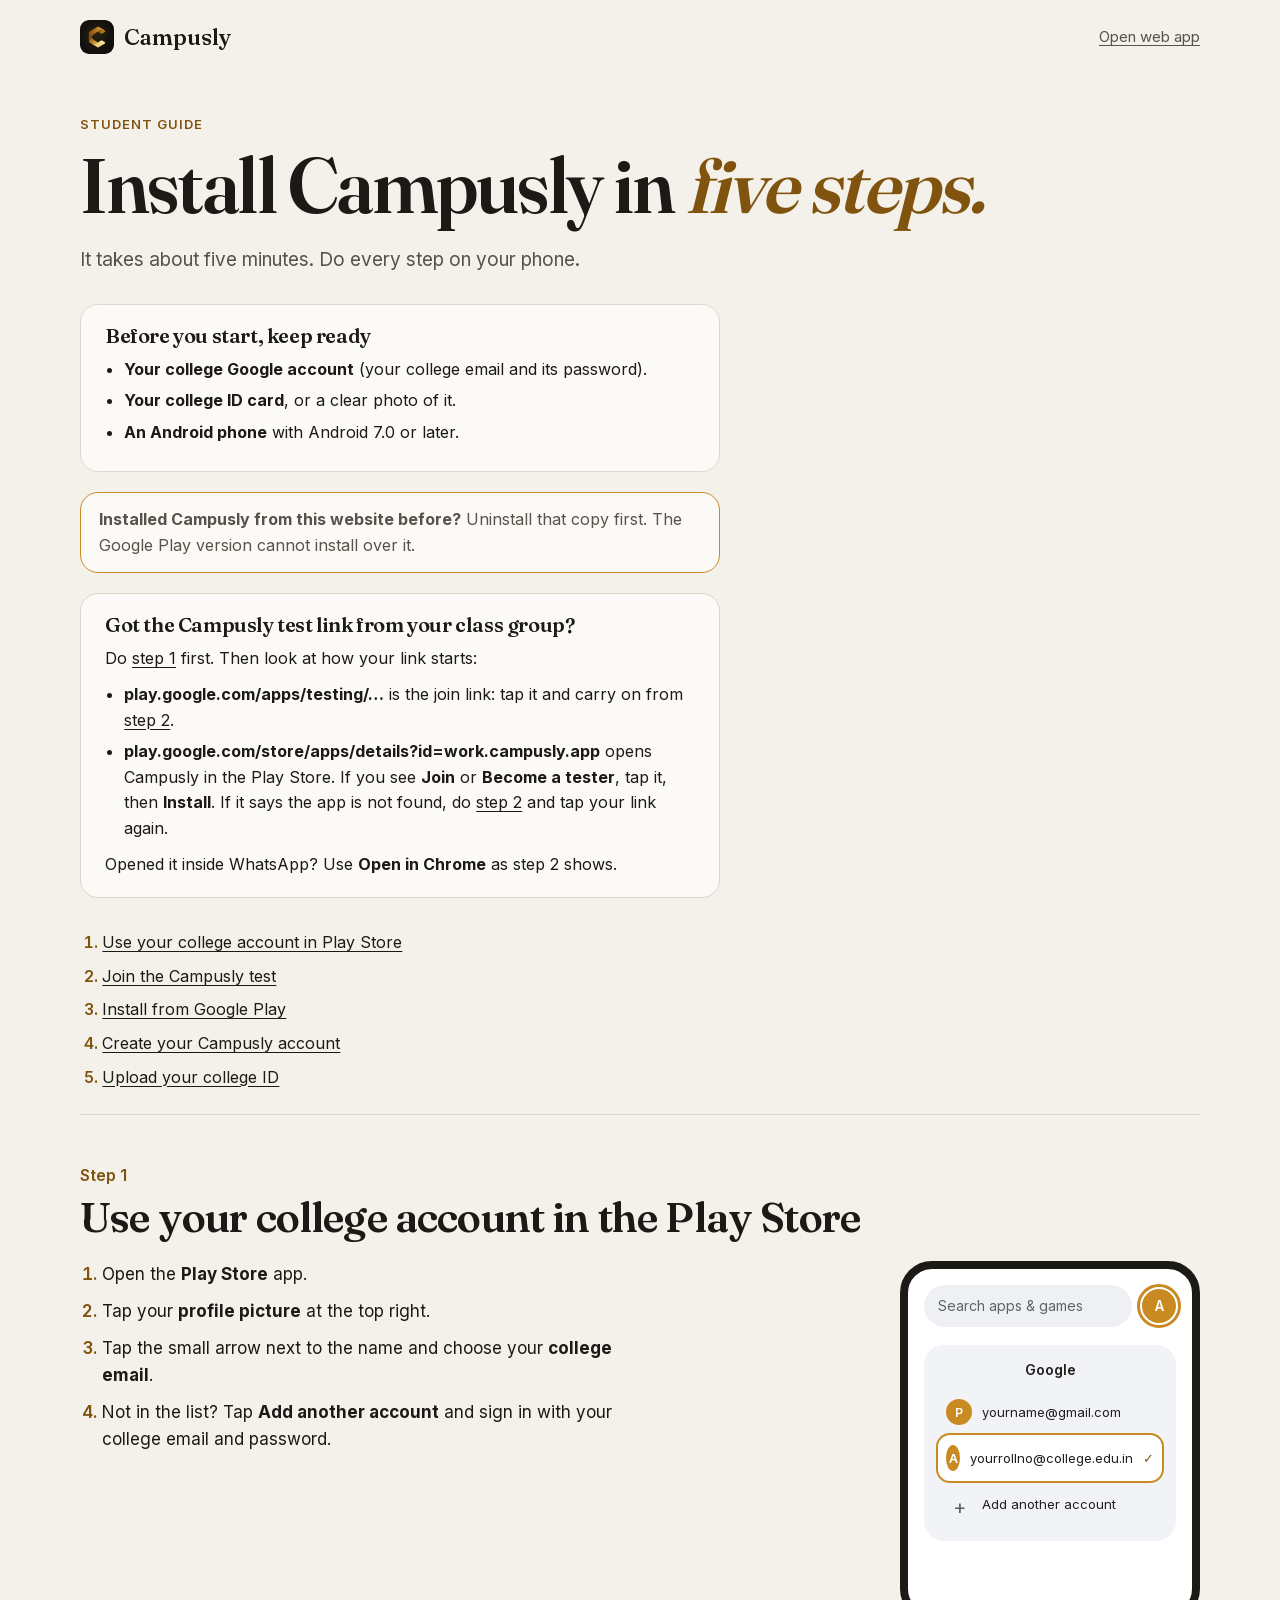
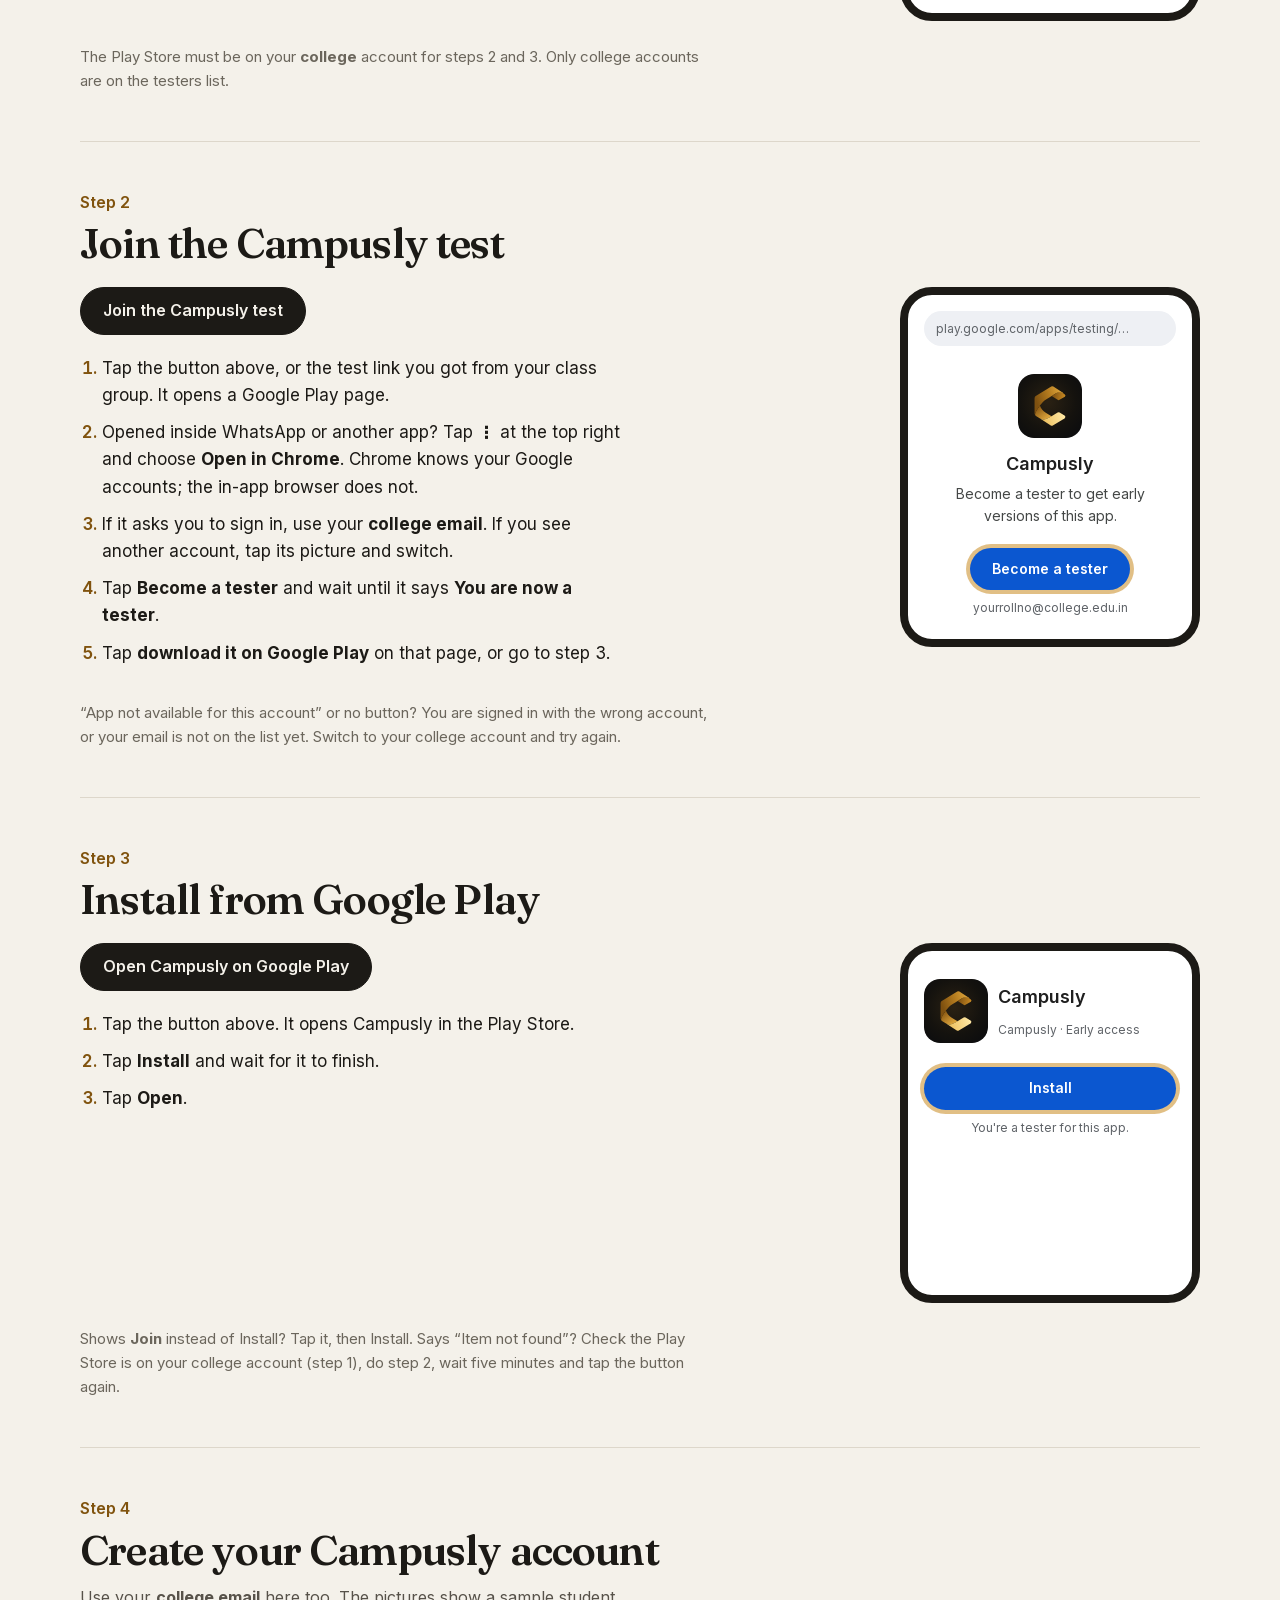
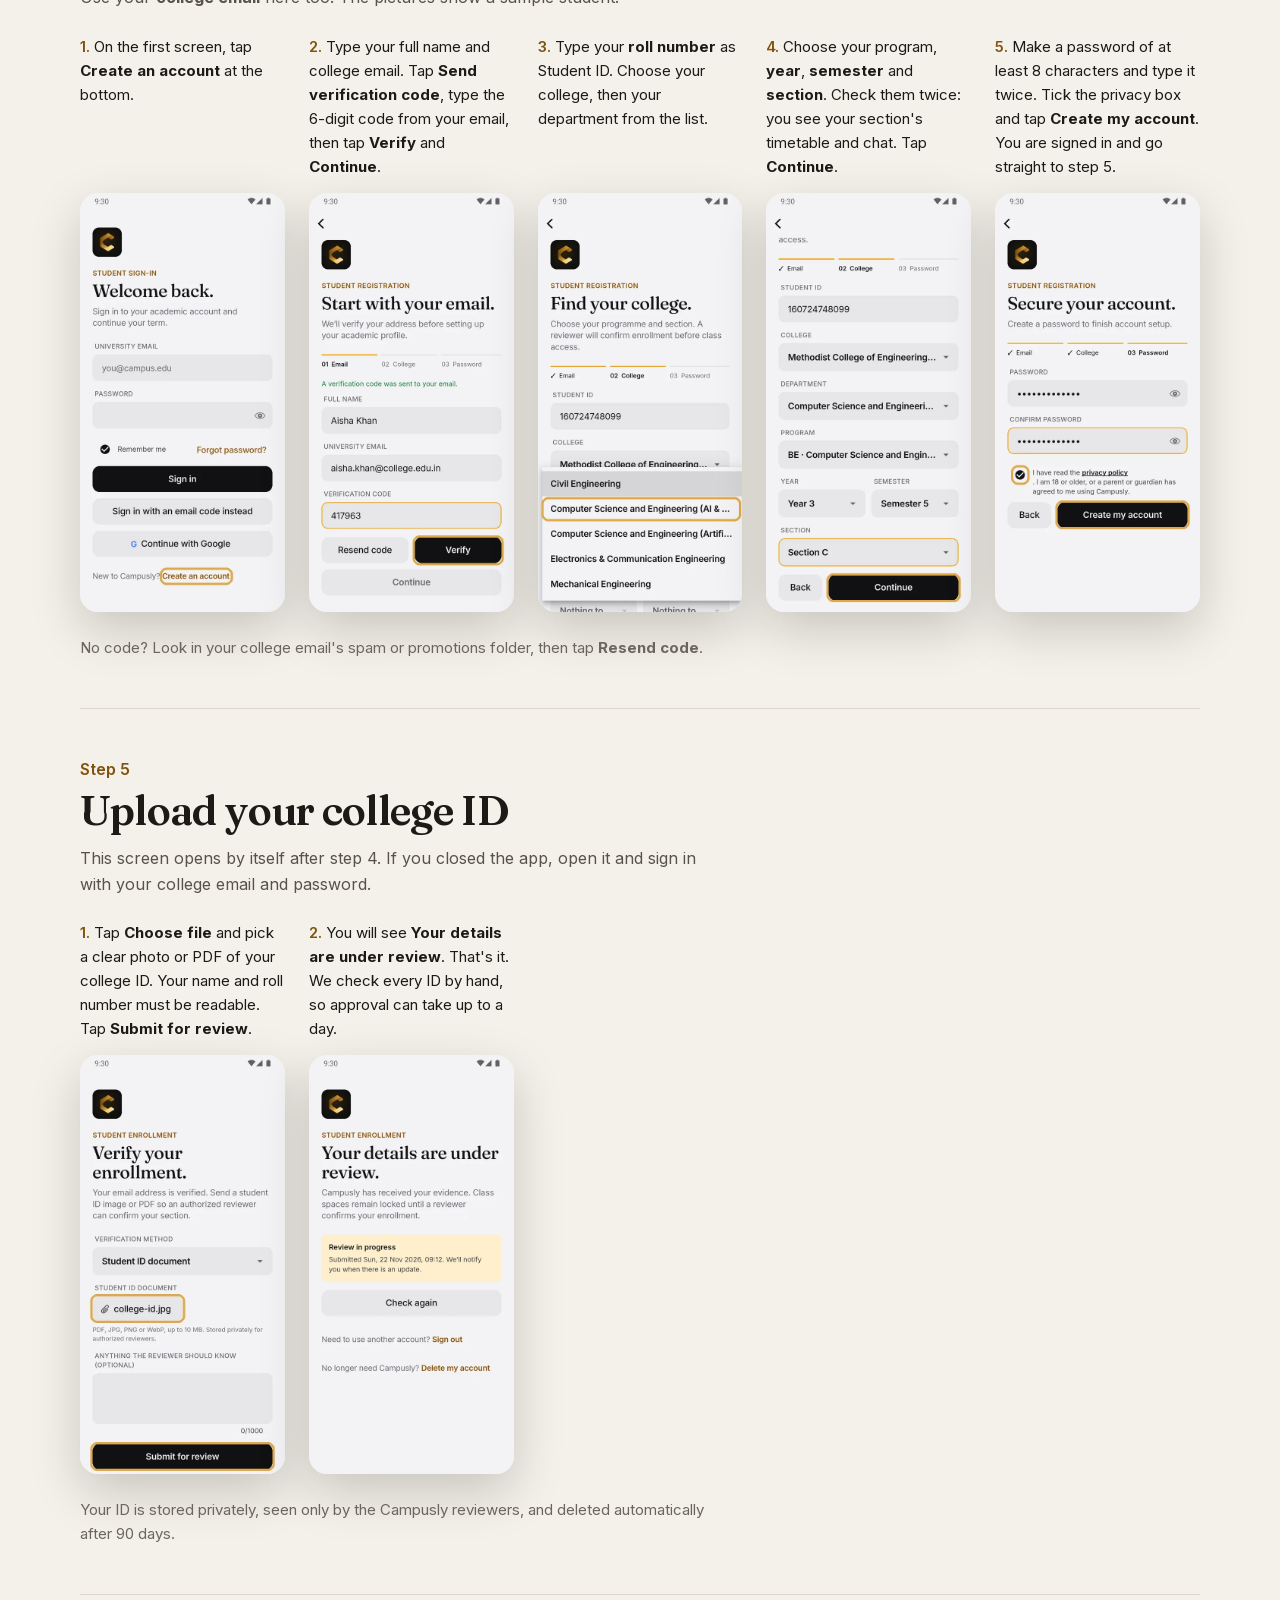
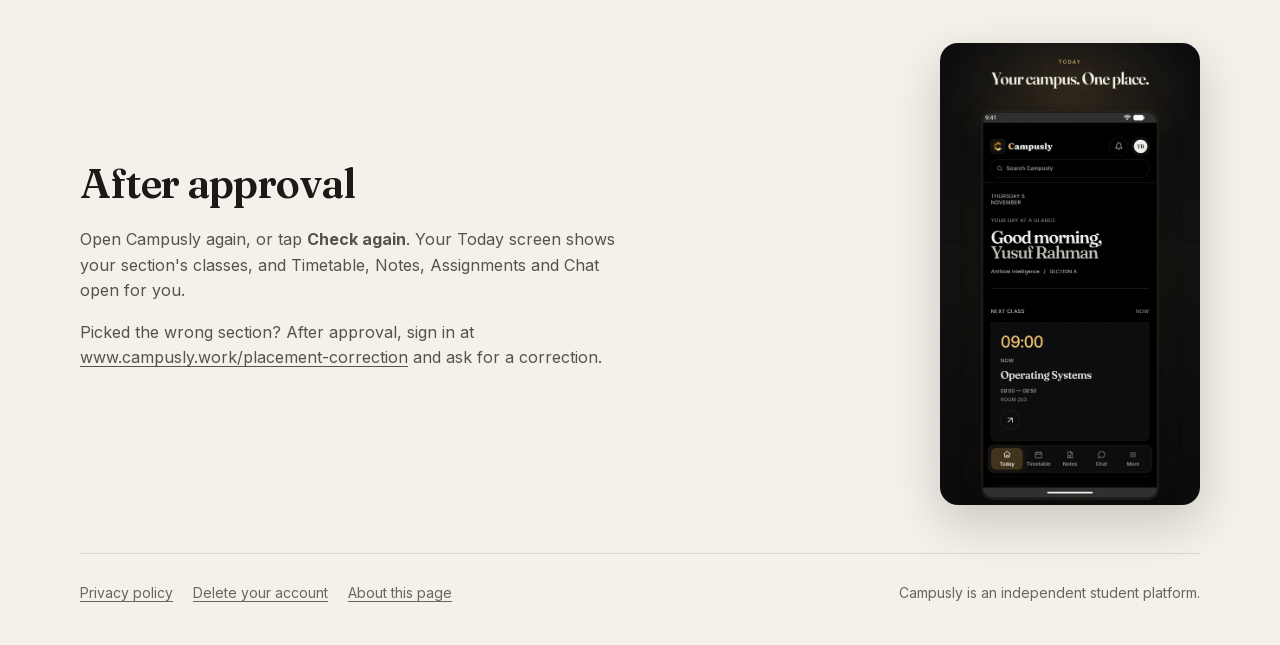
==== commit e078b61c: "Install guide: the Play Store link may show Join before Install Co-Authored-By: Claude Opus 5.5 <nor" ====
--- a/install.html
+++ b/install.html
@@ -42,7 +42,7 @@
         <p>Do <a href="#step-1">step 1</a> first. Then look at how your link starts:</p>
         <ul>
           <li><strong>play.google.com/apps/testing/…</strong> is the join link: tap it and carry on from <a href="#step-2">step 2</a>.</li>
-          <li><strong>play.google.com/store/apps/details?id=work.campusly.app</strong> is the install link: it works only after you join. Do <a href="#step-2">step 2</a> first, then tap your link for <a href="#step-3">step 3</a>.</li>
+          <li><strong>play.google.com/store/apps/details?id=work.campusly.app</strong> opens Campusly in the Play Store. If you see <strong>Join</strong> or <strong>Become a tester</strong>, tap it, then <strong>Install</strong>. If it says the app is not found, do <a href="#step-2">step 2</a> and tap your link again.</li>
         </ul>
         <p>Opened it inside WhatsApp? Use <strong>Open in Chrome</strong> as step 2 shows.</p>
       </div>
@@ -136,7 +136,7 @@
           </div>
         </figure>
       </div>
-      <p class="tip">Says “Item not found”? Google Play can take a few minutes after you join. Close the Play Store, wait five minutes and tap the button again.</p>
+      <p class="tip">Shows <strong>Join</strong> instead of Install? Tap it, then Install. Says “Item not found”? Check the Play Store is on your college account (step 1), do step 2, wait five minutes and tap the button again.</p>
     </section>
 
     <section class="step" id="step-4" aria-labelledby="step-4-title">
